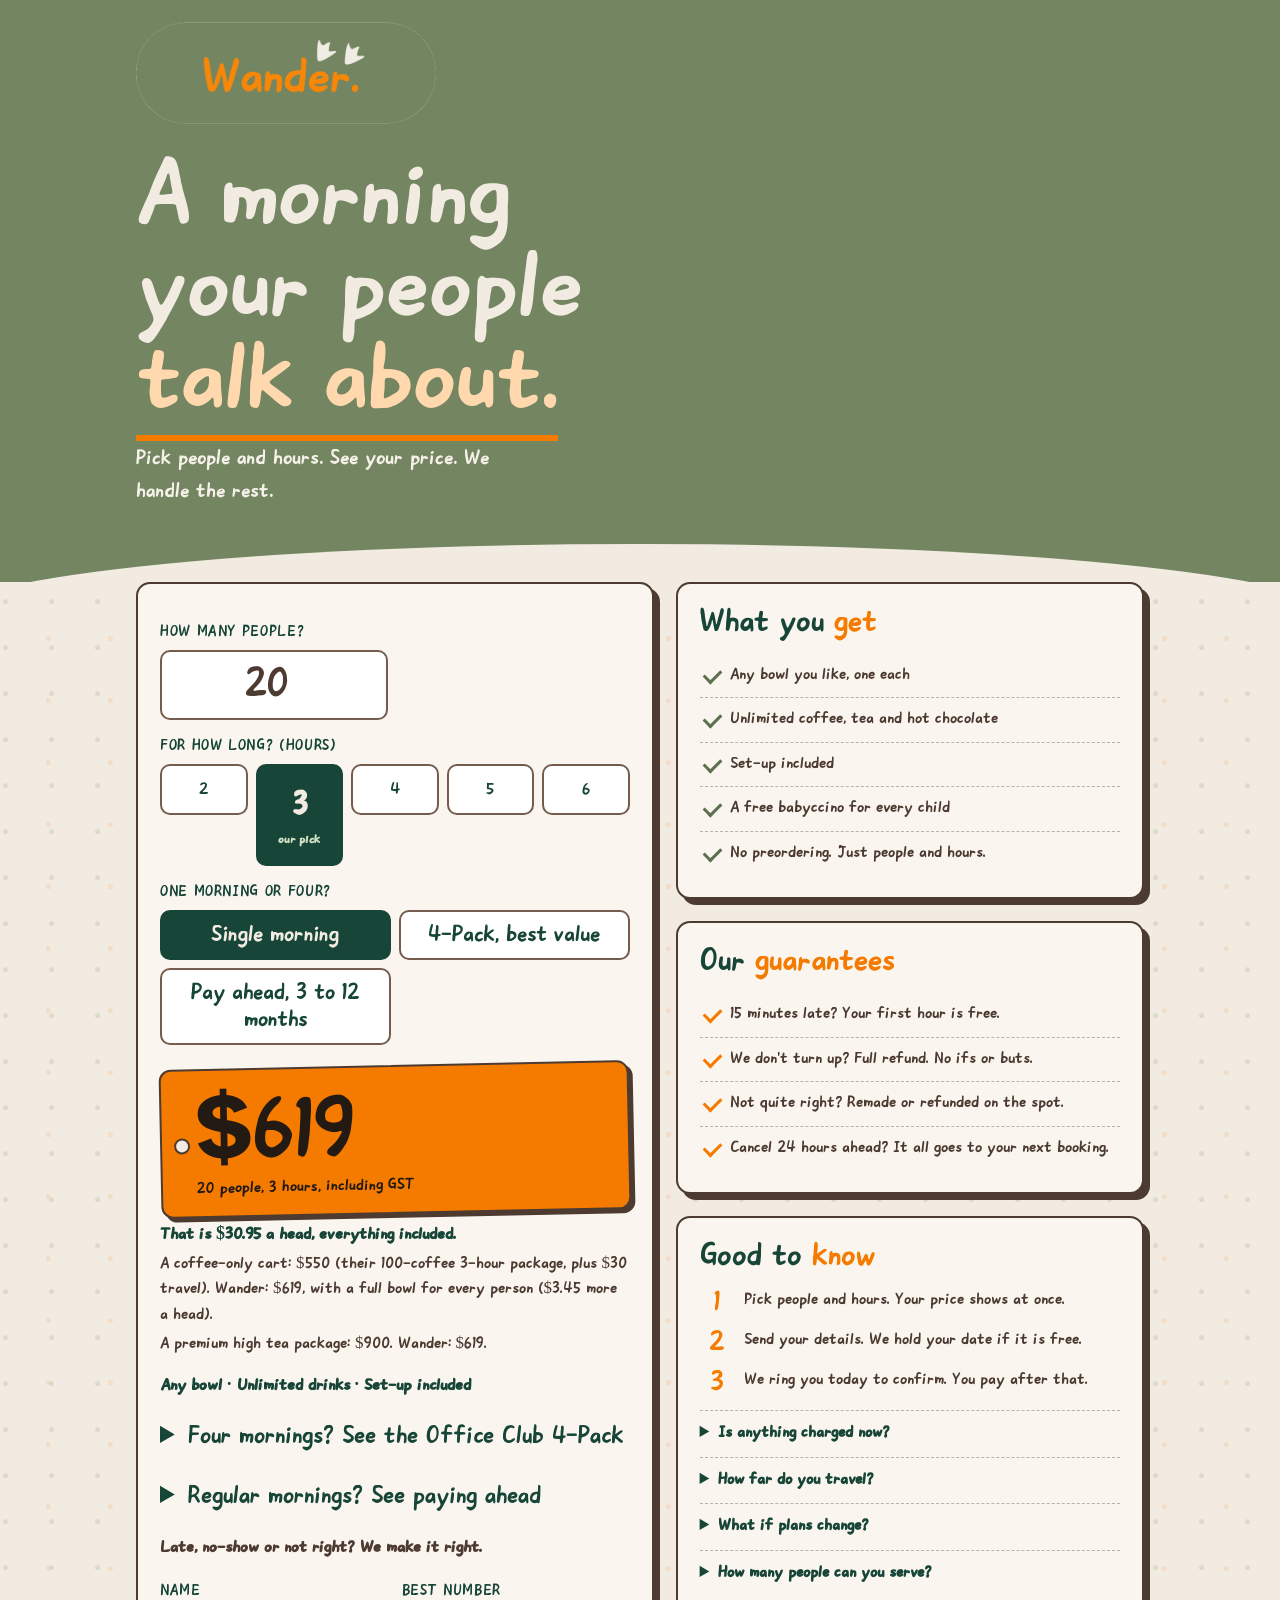
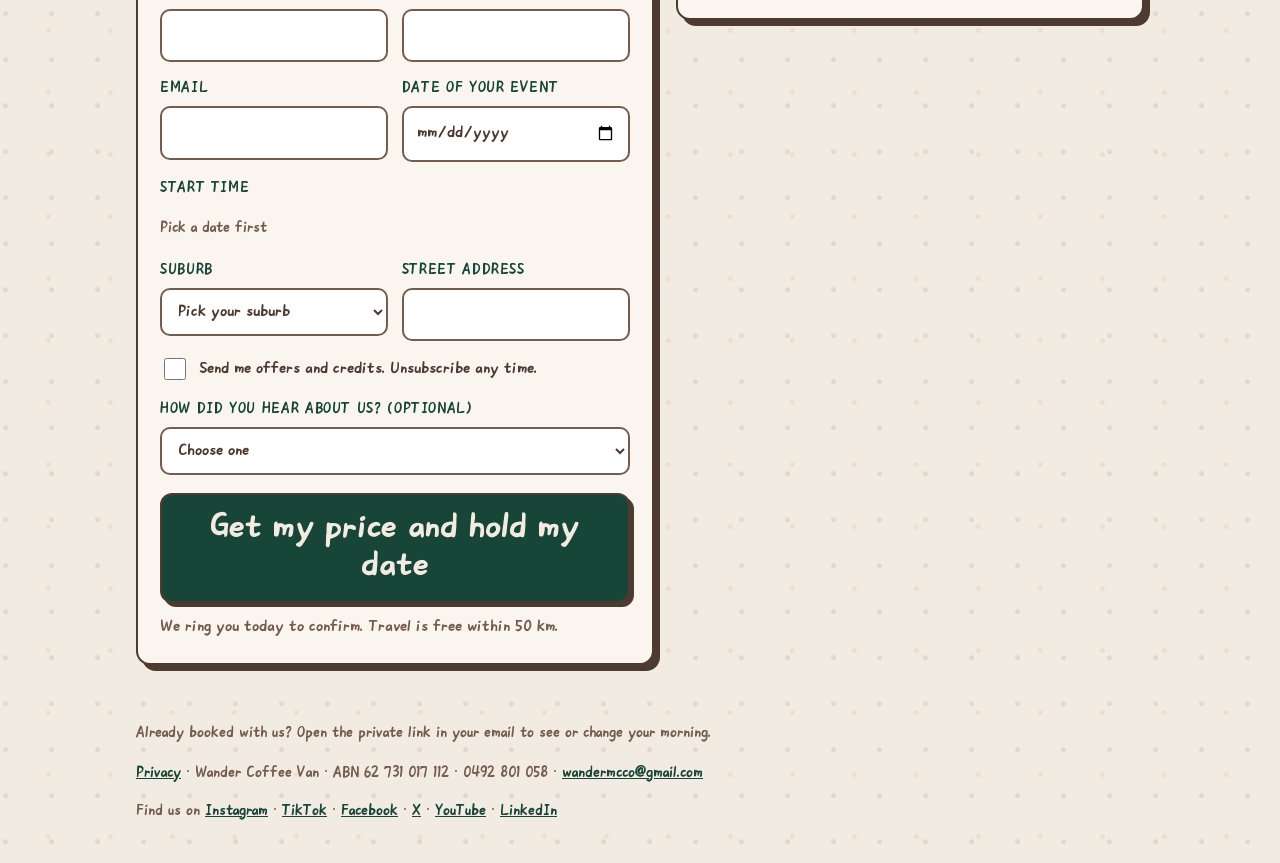
==== index.html @ f513f239 "Client copy in Wander's voice: we, appreciate you, plain and warm Third person ('Sam will ring you')" ====
<!doctype html>
<html lang="en-AU">
<head>
<meta charset="utf-8">
<script>
// One link for everyone. A client who arrives with their private key (#k=...) goes straight to their portal, which lives under /portal/ on this site.
if (/[#&]k=[A-Za-z0-9_-]{8,}/.test(location.hash)) location.replace("portal/" + location.hash);
</script>
<meta name="viewport" content="width=device-width, initial-scale=1">
<title>Book Wander Coffee Van</title>
<meta name="description" content="Coffee van for your event. See your price now, then send your booking request. We call to lock it in.">
<link rel="preconnect" href="https://fonts.googleapis.com">
<link rel="preconnect" href="https://fonts.gstatic.com" crossorigin>
<link href="https://fonts.googleapis.com/css2?family=Atkinson+Hyperlegible:wght@400;700&display=swap" rel="stylesheet">
<style>
@font-face{font-family:"WanderHand";src:url("assets/wander-hand.woff2") format("woff2");font-display:swap}
:root{
  --sage:#738561; --sage-deep:#5f7050; --cream:#f2ebe2; --paper:#faf6ef; --orange:#f57b00;
  --forest:#174638; --ink:#4d3b31; --line:#745d4e;
  --hand:"WanderHand","Comic Sans MS",cursive; --body:"WanderHand","Comic Sans MS",cursive; --sans:"Atkinson Hyperlegible",system-ui,sans-serif;
}
*{box-sizing:border-box}
html{scroll-behavior:smooth}
body{margin:0;background:var(--cream);color:var(--ink);font-family:var(--body);font-size:17px;line-height:1.5;
  background-image:radial-gradient(circle at 12% 8%,rgba(115,133,97,.16) 0 2px,transparent 3px),radial-gradient(circle at 78% 30%,rgba(245,123,0,.12) 0 2px,transparent 3px);
  background-size:46px 46px,62px 62px}
.wrap{max-width:1040px;margin:0 auto;padding:0 16px}
header{background:var(--sage);color:var(--cream);padding:22px 0 74px;position:relative;overflow:hidden}
header::after{content:"";position:absolute;left:-5%;right:-5%;bottom:-38px;height:76px;background:var(--cream);border-radius:50% 50% 0 0/100% 100% 0 0}
.mark{line-height:0}
.mark img{display:block;width:300px;max-width:80%;height:auto}
h1{font-family:var(--hand);font-weight:400;font-size:clamp(52px,11vw,100px);line-height:.92;margin:28px 0 14px;max-width:12ch}
h1 em{font-style:normal;color:#ffd9ad;border-bottom:6px solid var(--orange)}
.lede{max-width:34ch;font-size:22px;margin:0;color:#f5f1e8}
main{position:relative;z-index:1;margin-top:-34px;padding-bottom:64px}
.grid,.stack{display:grid;gap:22px}
@media(min-width:860px){.grid{grid-template-columns:1.05fr .95fr;align-items:start}}
.card{background:var(--paper);border:2px solid var(--ink);border-radius:14px;padding:22px;box-shadow:6px 6px 0 var(--ink)}
h2{font-family:var(--hand);font-weight:400;font-size:34px;line-height:1;margin:0 0 14px;color:var(--forest)}
h2 span{color:var(--orange)}
label{display:block;font-size:16px;letter-spacing:.04em;text-transform:uppercase;color:var(--forest);margin:14px 0 6px}
input,textarea,select{width:100%;font:inherit;color:var(--ink);background:#fff;border:2px solid var(--line);border-radius:10px;padding:12px 12px}
input:focus,textarea:focus,select:focus,button:focus-visible,.hours input:focus-visible+span{outline:3px solid var(--orange);outline-offset:2px}
textarea{min-height:76px;resize:vertical}
.row{display:grid;gap:0 14px}
@media(min-width:520px){.row{grid-template-columns:1fr 1fr}}
.hours{display:grid;grid-template-columns:repeat(5,1fr);gap:8px}
.hours label{margin:0;text-transform:none;letter-spacing:0}
.hours input{position:absolute;opacity:0;width:1px;height:1px}
.hours span{display:block;text-align:center;border:2px solid var(--line);border-radius:10px;padding:10px 0;background:#fff;font-size:18px;cursor:pointer;transition:font-size .15s ease,padding .15s ease}
.hours small{display:block;font-size:13px;color:var(--line)}
.hours input:checked+span{background:var(--forest);border-color:var(--forest);color:var(--cream);font-size:34px;font-weight:700;padding:14px 0}
.hours input:checked+span small{color:#cfe0c4}
.pkg{display:grid;grid-template-columns:1fr 1fr;gap:8px}
.pkg label{margin:0;text-transform:none;letter-spacing:0;font-size:inherit}
.pkg input{position:absolute;opacity:0;width:1px;height:1px}
.pkg span{display:block;text-align:center;border:2px solid var(--line);border-radius:10px;padding:10px 6px;background:#fff;font-family:var(--hand);font-size:24px;line-height:1.1;cursor:pointer}
.pkg input:checked+span{background:var(--forest);border-color:var(--forest);color:var(--cream)}
.pkg input:focus-visible+span{outline:3px solid var(--orange);outline-offset:2px}
.tag{position:relative;margin:20px 0 4px;background:var(--orange);color:#231a14;border:2px solid var(--ink);border-radius:12px;padding:16px 18px 14px 34px;transform:rotate(-1.2deg);box-shadow:4px 4px 0 var(--ink)}
.tag::before{content:"";position:absolute;left:12px;top:50%;width:12px;height:12px;margin-top:-6px;border-radius:50%;background:var(--cream);border:2px solid var(--ink)}
.tag .amt{font-family:var(--hand);font-size:92px;line-height:.9}
.tag .amt .cur{font-family:var(--sans);font-weight:700}
.tag .sub{font-size:17px}
.fine{font-size:16px;color:var(--line);margin:10px 0 0}
ul{list-style:none;margin:0;padding:0}
li{padding:9px 0 9px 30px;border-bottom:1.5px dashed rgba(116,93,78,.45);position:relative}
li:last-child{border-bottom:0}
li::before{content:"";position:absolute;left:4px;top:15px;width:14px;height:8px;border-left:3px solid var(--sage-deep);border-bottom:3px solid var(--sage-deep);transform:rotate(-45deg)}
.promise li::before{border-color:var(--orange)}
.check{display:flex;gap:10px;align-items:flex-start;margin:16px 0 0;text-transform:none;letter-spacing:0;font-size:17px;color:var(--ink)}
.check input{width:22px;height:22px;flex:none;margin-top:1px;accent-color:var(--forest)}
.go{display:block;text-align:center;text-decoration:none;width:100%;margin-top:18px;font-family:var(--hand);font-size:38px;line-height:1;color:var(--cream);background:var(--forest);border:2px solid var(--ink);border-radius:12px;padding:14px 16px 16px;box-shadow:4px 4px 0 var(--ink);transition:transform .12s,box-shadow .12s}
.go:hover{transform:translate(2px,2px);box-shadow:2px 2px 0 var(--ink)}
button{width:100%;margin-top:18px;font-family:var(--hand);font-size:38px;line-height:1;color:var(--cream);background:var(--forest);border:2px solid var(--ink);border-radius:12px;padding:14px 16px 16px;cursor:pointer;box-shadow:4px 4px 0 var(--ink);transition:transform .12s,box-shadow .12s}
button:hover{transform:translate(-1px,-1px);box-shadow:6px 6px 0 var(--ink)}
button:active{transform:translate(3px,3px);box-shadow:1px 1px 0 var(--ink)}
button[disabled]{opacity:.6;cursor:progress}
.hp{position:absolute;left:-9999px;width:1px;height:1px;overflow:hidden}
.msg{margin-top:14px;padding:12px 14px;border-radius:10px;border:2px solid var(--ink);background:#fff3e2}
.done{text-align:center;padding:26px 10px}
.done .big{font-family:var(--hand);font-size:54px;line-height:1;color:var(--forest)}
footer{font-size:16px;color:var(--line)}
footer.wrap{margin-top:56px;padding-bottom:40px}
footer a{color:var(--forest)}
footer .social{margin:14px 0 0}
[hidden]{display:none!important}
.rise{opacity:0;transform:translateY(14px);animation:rise .6s cubic-bezier(.2,.8,.2,1) forwards}
.d1{animation-delay:.08s}.d2{animation-delay:.2s}.d3{animation-delay:.34s}.d4{animation-delay:.48s}
@keyframes rise{to{opacity:1;transform:none}}
@media(prefers-reduced-motion:reduce){.rise{animation:none;opacity:1;transform:none}html{scroll-behavior:auto}button{transition:none}}

.pack{margin-top:16px;border:2px dashed var(--forest);border-radius:12px;padding:14px;background:#fff9ef}
.packhead{font-family:var(--hand);font-size:26px;line-height:1.1;margin-bottom:8px}
.badge{font-family:var(--body);font-size:13px;letter-spacing:.12em;text-transform:uppercase;background:var(--orange);color:#fff;padding:2px 8px;border-radius:999px;vertical-align:middle}
.cmp{width:100%;border-collapse:collapse;font-size:15px}
.cmp th,.cmp td{padding:6px 8px;border-bottom:1px solid #e3d8c8;text-align:left;vertical-align:top}
.cmp thead th{font-size:13px;color:var(--sage-deep)}
.cmp tbody th{font-weight:400;color:var(--ink)}
.cmp td:last-child{background:#eef3e6}
.packline{margin:10px 0 4px;font-weight:700;color:var(--forest)}
.guar{margin:14px 0 8px;font-size:17px}
.hp{position:absolute;left:-9999px;width:1px;height:1px;overflow:hidden}
.details-h{margin-top:22px}
.steps{margin:0 0 12px;padding:0;list-style:none;display:grid;gap:10px;counter-reset:st}
.steps li{counter-increment:st;display:grid;grid-template-columns:34px 1fr;gap:10px;align-items:start;padding:0;border:0}
.steps li::before{content:counter(st);position:static;width:auto;height:auto;border:0;transform:none;font-family:var(--hand);font-size:30px;line-height:1;color:var(--orange);text-align:center}
.left{margin:6px 0 14px;font-size:20px;font-weight:700;color:var(--forest)}
section.good details{border-top:1.5px dashed rgba(116,93,78,.45);padding:10px 0}
section.good summary{cursor:pointer;font-weight:700;color:var(--forest)}
section.good details p{margin:8px 0 0}
.chips{display:flex;flex-wrap:wrap;gap:8px;margin:6px 0 4px}
.chip{width:auto;margin:0;padding:12px 18px;font-family:var(--hand);font-size:26px;line-height:1;color:var(--forest);background:#fff;border:2px solid var(--line);border-radius:999px;box-shadow:none;cursor:pointer}
.chip[aria-checked="true"]{background:var(--forest);border-color:var(--forest);color:var(--cream)}
#start-note{font-size:19px;font-weight:700;color:var(--forest);margin:4px 0 0}
#start-note.low{color:var(--orange)}
.perhead{margin:6px 0 0;font-size:18px;font-weight:700;color:var(--forest)}
.anchor{margin:4px 0 0;font-size:17px;color:var(--ink)}
.case{margin:0 0 14px;padding:12px 14px;border:2px solid var(--forest);border-radius:12px;background:#fff9ef}
.case h3{margin:0 0 6px;font-family:var(--hand);font-weight:400;font-size:26px;color:var(--forest)}
.case p{margin:4px 0}
.proof blockquote{margin:0 0 10px;padding-left:14px;border-left:5px solid var(--orange);font-size:19px}
.proof cite{display:block;font-size:15px;color:var(--line);font-style:normal}
#people{font-family:var(--hand);font-size:44px;line-height:1;text-align:center;padding:8px 12px}
.inc{margin:14px 0 0;font-size:18px;font-weight:700;color:var(--forest)}
.promise-line{margin:14px 0 4px;font-size:18px}
.after{margin:12px 0 0;font-size:17px;color:var(--line)}
details.packwrap{margin-top:16px}
details.packwrap>summary{cursor:pointer;font-family:var(--hand);font-size:26px;line-height:1.1;color:var(--forest);padding:8px 0}
details.packwrap[open]>summary{margin-bottom:6px}
details.packwrap .pack{margin-top:6px}
</style>
</head>
<body>
<header>
  <div class="wrap">
    <div class="mark rise"><img src="assets/wander-logo.png" alt="Wander" width="700" height="237"></div>
    <h1 class="rise d1">A morning your people <em>talk about.</em></h1>
    <p class="lede rise d2">Pick people and hours. See your price. We handle the rest.</p>
  </div>
</header>

<main class="wrap">
  <div class="grid">
    <form class="card rise d3" id="form" novalidate>
      <div class="row">
        <div><label for="people">How many people?</label><input id="people" name="people" type="number" inputmode="numeric" min="1" max="500" value="20" required></div>
      </div>
      <label id="hours-label">For how long? (hours)</label>
      <div class="hours" role="radiogroup" aria-labelledby="hours-label">
        <label><input type="radio" name="hours" value="2"><span>2</span></label>
        <label><input type="radio" name="hours" value="3" checked><span>3<small>our pick</small></span></label>
        <label><input type="radio" name="hours" value="4"><span>4</span></label>
        <label><input type="radio" name="hours" value="5"><span>5</span></label>
        <label><input type="radio" name="hours" value="6"><span>6</span></label>
      </div>
      <div id="pkg-wrap">
      <label id="pkg-label">One morning or four?</label>
      <div class="pkg" role="radiogroup" aria-labelledby="pkg-label">
        <label><input type="radio" name="package" value="Single morning" checked><span>Single morning</span></label>
        <label><input type="radio" name="package" value="Office Club 4-Pack"><span>4-Pack, best value</span></label>
        <label><input type="radio" name="package" value="Prepaid contract"><span>Pay ahead, 3 to 12 months</span></label>
      </div>
      <div id="contract-term-wrap" hidden>
        <label for="contract-term">How long?</label>
        <select id="contract-term" aria-label="Contract length">
          <option value="3">3 months</option>
          <option value="6">6 months</option>
          <option value="12">12 months</option>
        </select>
      </div>
      </div>
      <div class="tag" aria-live="polite">
        <div class="amt" id="amt">$619</div>
        <div class="sub" id="sub">20 people, 3 hours, including GST</div>
      </div>
      <p class="perhead" id="perhead"></p>
      <div id="anchor" hidden></div>
      <p class="inc">Any bowl · Unlimited drinks · Set-up included</p>
      <details class="packwrap"><summary>Four mornings? See the Office Club 4-Pack</summary>
      <div class="pack" id="pack">
        <div class="packhead"><strong>Office Club 4-Pack</strong> <span class="badge">best value</span></div>
        <table class="cmp" aria-label="Four single mornings compared with the Prepaid 4-Pack">
          <thead><tr><th></th><th>Four single mornings</th><th>Prepaid 4-Pack</th></tr></thead>
          <tbody>
            <tr><th>You pay</th><td id="cmp-single">$1,832</td><td id="cmp-pack"><strong>$1,832</strong></td></tr>
            <tr><th>Length of mornings</th><td id="cmp-len-single">3 hours each</td><td><strong id="cmp-len-pack">3 hours each</strong></td></tr>
            <tr><th>Price locked, 12 months</th><td>no</td><td><strong>yes</strong></td></tr>
            <tr><th>A morning we can't deliver</th><td>refund or new date</td><td><strong>refund or new date</strong></td></tr>
          </tbody>
        </table>
        <p class="packline" id="packline">The same price as four single mornings, used any time in 12 months.</p>
        <p class="fine">Paid up front. Pick the dates now or any time in 12 months, with 24 hours' notice. Cancel a morning with 24 hours' notice and it moves to another date.</p>
      </div>
      </details>
      <details class="packwrap" id="contractwrap"><summary>Regular mornings? See paying ahead</summary>
      <div class="pack" id="contract">
        <div class="packhead"><strong>Office Club, paid ahead</strong></div>
        <table class="cmp" aria-label="Prepaid Office Club contract options">
          <thead><tr><th>Length</th><th>Mornings</th><th>You pay</th><th>Free service hours</th></tr></thead>
          <tbody id="contract-rows"></tbody>
        </table>
        <p class="packline" id="contractline">Four mornings a month at the single-morning price, paid ahead.</p>
        <p class="fine">Pay it all at once or monthly. Book as many of your paid mornings as you like, any time in the term, and your price is held the whole way. Free service hours unlock after half your mornings, and you can pause for up to 6 weeks. Any mornings you don't use are refunded. The 6 and 12 month terms are paid by bank transfer (3 months can be card too). Nothing is charged online: choose this, send the form and we'll ring you to set it up.</p>
      </div>
      </details>
      <p class="promise-line"><strong>Late, no-show or not right? We make it right.</strong></p>
      <div class="row">
        <div><label for="name">Name</label><input id="name" name="name" autocomplete="name" maxlength="80" required></div>
        <div><label for="phone">Best number</label><input id="phone" name="phone" type="tel" autocomplete="tel" maxlength="30" required></div>
      </div>
      <div class="row">
        <div><label for="email">Email</label><input id="email" name="email" type="email" autocomplete="email" maxlength="120" required></div>
        <div><label for="date">Date of your event</label><input id="date" name="date" type="date" required></div>
      </div>
      <label id="start-label">Start time</label>
      <p id="start-note" hidden></p>
      <div class="chips" id="start-chips" role="radiogroup" aria-labelledby="start-label"><span class="fine">Pick a date first</span></div>
      <select id="start" name="start" hidden><option value="">Pick a date first</option></select>
      <div class="row">
        <div><label for="suburb">Suburb</label><select id="suburb" name="suburb" required></select></div>
        <div><label for="address">Street address</label><input id="address" name="address" autocomplete="street-address" maxlength="200" required></div>
      </div>
      <label class="check"><input type="checkbox" id="offers"> Send me offers and credits. Unsubscribe any time.</label>
      <div id="heard-wrap" hidden>
        <label for="heard">How did you hear about us? (optional)</label>
        <select id="heard" name="heard"><option value="">Choose one</option><option value="van">Saw the van</option><option value="flyer">A flyer</option><option value="instagram">Instagram</option><option value="friend">A friend</option><option value="search">Searching online</option><option value="other">Something else</option></select>
      </div>
      <div class="hp" aria-hidden="true"><label>Leave this empty<input name="website" id="website" tabindex="-1" autocomplete="off"></label></div>
      <button type="submit" class="go" id="go">Get my price and hold my date</button>
      <p class="ref-note" id="ref-note" hidden>A friend sent you, so your first morning is 10% off. Send your details and we will thank them.</p>
      <p class="after">We ring you today to confirm. Travel is free within 50 km.</p>
      <div class="msg" id="msg" role="alert" hidden></div>
    </form>

    <div class="stack">
      <section class="card rise d4">
        <h2>What you <span>get</span></h2>
        <ul>
          <li>Any bowl you like, one each</li>
          <li>Unlimited coffee, tea and hot chocolate</li>
          <li>Set-up included</li>
          <li>A free babyccino for every child</li>
          <li>No preordering. Just people and hours.</li>
        </ul>
      </section>
      <section class="card rise d4">
        <h2>Our <span>guarantees</span></h2>
        <ul class="promise">
          <li>15 minutes late? Your first hour is free.</li>
          <li>We don't turn up? Full refund. No ifs or buts.</li>
          <li>Not quite right? Remade or refunded on the spot.</li>
          <li>Cancel 24 hours ahead? It all goes to your next booking.</li>
        </ul>
      </section>
      <section class="card rise d4 good">
        <h2>Good to <span>know</span></h2>
        <div id="cases" hidden></div>
        <p class="left" id="days-left" hidden></p>
        <ol class="steps">
          <li><span>Pick people and hours. Your price shows at once.</span></li>
          <li><span>Send your details. We hold your date if it is free.</span></li>
          <li><span>We ring you today to confirm. You pay after that.</span></li>
        </ol>
        <div class="proof" id="proof" hidden></div>
        <details><summary>Is anything charged now?</summary><p>No. Nothing is charged before we confirm. Prices include GST.</p></details>
        <details><summary>How far do you travel?</summary><p>Free within 50 km of our base. Further out, we confirm a small charge on the call.</p></details>
        <details><summary>What if plans change?</summary><p>Change or cancel up to 24 hours ahead from your own page. The full amount goes to your next booking.</p></details>
        <details><summary>How many people can you serve?</summary><p>From 1 to 500.</p></details>
      </section>
    </div>
  </div>
</main>

<footer class="wrap">
  <p>Already booked with us? Open the private link in your email to see or change your morning.</p>
  <a href="privacy.html">Privacy</a> · Wander Coffee Van · ABN 62 731 017 112 · 0492 801 058 · <a href="mailto:wandermcco@gmail.com">wandermcco@gmail.com</a>
  <p class="social">Find us on <a href="https://www.instagram.com/_wander_coffee_/" target="_blank" rel="noopener">Instagram</a> · <a href="https://www.tiktok.com/@wandercoffee_" target="_blank" rel="noopener">TikTok</a> · <a href="https://www.facebook.com/profile.php?id=61593748618172" target="_blank" rel="noopener">Facebook</a> · <a href="https://x.com/WanderCoffeeAu" target="_blank" rel="noopener">X</a> · <a href="https://www.youtube.com/@WanderCoffeeAu" target="_blank" rel="noopener">YouTube</a> · <a href="https://www.linkedin.com/in/wander-coffee-4b628144b/" target="_blank" rel="noopener">LinkedIn</a></p>
</footer>

<script src="config.js"></script>
<script src="quote.js"></script>
<script src="track.js"></script>
<script src="referral.js"></script>
<script src="source.js"></script>
<script src="boot.js"></script>
<script src="portal/rules.js"></script>
<script>
// The price below is Wander's Catering Rate Card (quote.js). Requests go to Wander's booking intake (config.js), which
// emails the quote and alerts Wander. If tracking is configured it records what visitors do here, never what they
// type (see privacy.html).
// A friend's code from ?ref= (kept 30 days). It goes with the request, and the page says thank you.
// Storage can be blocked (private modes, strict settings); read it on its own so a tagged link still counts without it.
const store = (() => { try { return localStorage; } catch (err) { return null; } })();
const referralCode = (() => { try { return window.WanderReferral.captureReferral(location.search, store, Date.now()); } catch (err) { return null; } })();
document.getElementById("ref-note").hidden = !referralCode;
// Which door brought the visitor (first utm tag, 90 days). Untagged visitors are asked once, in one optional tap.
const source = (() => { try { return window.WanderSource.captureSource(location.search, store, Date.now()); } catch (err) { return null; } })();
document.getElementById("heard-wrap").hidden = !!source || !!referralCode;
const { quote, packPrice, contractTerms } = window.WanderQuote;
const peopleEl = document.getElementById("people"), msg = document.getElementById("msg"), go = document.getElementById("go");
const hours = () => Number(document.querySelector('input[name="hours"]:checked').value);
const money = (n) => "$" + n.toLocaleString("en-AU");
const money2 = (v) => "$" + v.toFixed(2);
// Fair comparisons, from real figures Sam keeps in config.js (WANDER_ANCHORS). Each is one line of totals for this visitor's
// numbers. A package with tiers (guests, hours, price) is priced the way its seller prices it: the smallest tier that covers the
// group. When Wander costs more than a coffee-only package, the difference is named: a full bowl for every person. A comparison
// that makes Wander look dearer for the same thing is not shown, and neither is one that does not cover this group.
function showAnchor(n, h) {
  const box = document.getElementById("anchor");
  box.textContent = "";
  const ours = n ? quote(n, h) : 0;
  (window.WANDER_ANCHORS || []).forEach((a) => {
    if (!n) return;
    let theirs = 0, which = "";
    if (Array.isArray(a.tiers) && a.tiers.length) {
      const t = a.tiers.slice().sort((x, y) => x.guests - y.guests).find((x) => x.guests >= n && x.hours >= h);
      if (!t) return;
      theirs = t.price; which = ` (their ${t.guests}-${a.unit || "guest"} ${t.hours >= 8 ? "all-day" : t.hours + "-hour"} package${a.note ? ", " + a.note : ""})`;
    } else if (a.perPerson > 0) theirs = a.perPerson * n;
    if (!(theirs > 0)) return;
    const cheaper = ours <= theirs;
    if (!cheaper && !a.coffeeOnly) return;
    const p = document.createElement("p");
    p.className = "anchor";
    p.textContent = `${a.label || "A typical package"}: ${money(theirs)}${which}. Wander: ${money(ours)}` +
      (cheaper ? "." : `, with a full bowl for every person (${money2((ours - theirs) / n)} more a head).`) +
      (Array.isArray(a.wontInclude) && a.wontInclude.length ? " They usually leave out: " + a.wontInclude.join(", ") + "." : "");
    box.appendChild(p);
  });
  box.hidden = box.childNodes.length === 0;
}
function validPeople() { const n = Number(peopleEl.value); return Number.isInteger(n) && n >= 1 && n <= 500 ? n : null; }
function showQuote() {
  const n = validPeople(), h = hours();
  // Paying ahead: the price tag shows the whole term chosen, not one morning.
  const aheadChosen = n && document.querySelector('input[name="package"]:checked')?.value === "Prepaid contract";
  const aheadTerm = aheadChosen ? contractTerms(n, h).find((t) => String(t.months) === document.getElementById("contract-term").value) : null;
  const amtText = n ? money(aheadTerm ? aheadTerm.total : quote(n, h)) : "$ ...";
  // The brand font has no dollar sign, so the currency symbol is set in the body font.
  document.getElementById("amt").innerHTML = amtText.replace(/^\$/, '<span class="cur">$</span>');
  document.getElementById("perhead").textContent = n ? `That is ${money2(quote(n, h) / n)} a head, everything included.` : "";
  if (aheadTerm) document.getElementById("perhead").textContent = `${aheadTerm.mornings} mornings at ${money(quote(n, h))} each, or ${money(aheadTerm.monthly)} a month. That is ${money2(quote(n, h) / n)} a head each morning.`;
  showAnchor(n, h);
  document.getElementById("sub").textContent = n ? (aheadTerm ? `${aheadTerm.months} months paid ahead: ${n} ${n === 1 ? "person" : "people"}, ${h} hours a morning, including GST` : `${n} ${n === 1 ? "person" : "people"}, ${h} hours, including GST`) : "Enter 1 to 500 people";
  if (!n) return;
  // The 4-Pack is four mornings at the length chosen, at list price.
  const pack = packPrice(n, h);
  document.getElementById("cmp-single").textContent = money(pack);
  document.getElementById("cmp-pack").innerHTML = "<strong>" + money(pack) + "</strong>";
  document.getElementById("cmp-len-single").textContent = h + " hours each";
  document.getElementById("cmp-len-pack").textContent = h + " hours each";
  document.getElementById("packline").textContent =
    `For ${n} ${n === 1 ? "person" : "people"}: ${money(pack)} for four mornings of ${h} hours, paid once.`;
  // Paying ahead: the same single-morning price for every morning in the term, with free service hours the app sizes (quote.js mirrors it).
  document.getElementById("contract-rows").innerHTML = contractTerms(n, h)
    .map((t) => `<tr><th>${t.months} months</th><td>${t.mornings}</td><td><strong>${money(t.total)}</strong><br><span class="fine">or ${money(t.monthly)} a month</span></td><td>${t.freeHours} ${t.freeHours === 1 ? "hour" : "hours"}</td></tr>`)
    .join("");
  document.getElementById("contractline").textContent =
    `For ${n} ${n === 1 ? "person" : "people"}, ${h} hours a morning: each morning is ${money(quote(n, h))}, the same as a single morning.`;
}
document.addEventListener("input", showQuote); showQuote();
// Choosing the 4-Pack opens its comparison; choosing a single morning folds it away.
document.querySelectorAll('input[name="package"]').forEach((el) => el.addEventListener("change", () => {
  const chosen = document.querySelector('input[name="package"]:checked').value;
  const pack = document.querySelector("details.packwrap:not(#contractwrap)");
  if (pack) pack.open = chosen === "Office Club 4-Pack";
  const contract = document.getElementById("contractwrap");
  if (contract) contract.open = chosen === "Prepaid contract";
  document.getElementById("contract-term-wrap").hidden = chosen !== "Prepaid contract";
  showQuote();
}));
document.getElementById("contract-term").addEventListener("change", showQuote);
const INTAKE_URL = window.WANDER_INTAKE_URL || "";
const STORE_URL = window.WANDER_STORE_URL || "";
const CALL_LINE = "Call us on 0492 801 058 and we will take it from there.";
const todaySydney = () => new Date().toLocaleDateString("en-CA", { timeZone: "Australia/Sydney" });
const field = (id) => document.getElementById(id);
const uid = () => (window.crypto && crypto.randomUUID ? crypto.randomUUID() : String(Date.now()) + Math.random().toString(36).slice(2));
async function postJson(url, body, ms) {
  const ctrl = new AbortController();
  const timer = setTimeout(() => ctrl.abort(), ms);
  try {
    const res = await fetch(url, { method: "POST", headers: { "Content-Type": "text/plain;charset=utf-8" }, body: JSON.stringify(body), signal: ctrl.signal });
    return await res.json();
  } finally { clearTimeout(timer); }
}

// Suburb: how far the van travels. The store works the distance out from this pick; the page never sends a number.
field("suburb").innerHTML = '<option value="">Pick your suburb</option>' +
  WanderRules.SUBURBS.map((s) => '<option value="' + s.key + '">' + s.label + "</option>").join("") + '<option value="other">Somewhere else</option>';

// Start time: the times the van is really free that day, from the store. If the store is not answering, the usual times are
// offered instead and the request is simply confirmed by us.
let openDays = null, openHoursFor = 0, openThrough = "";
const niceDay = (d) => new Date(d + "T12:00:00+11:00").toLocaleDateString("en-AU", { weekday: "short", day: "numeric", month: "short", timeZone: "Australia/Sydney" });
const clock = (m) => String(Math.floor(m / 60)).padStart(2, "0") + ":" + (m % 60 === 0 ? "00" : "30");
function usualTimes(h) { const out = []; for (let m = 7 * 60; m <= 16 * 60; m += 30) if (WanderRules.withinTradingHours(clock(m), h)) out.push(clock(m)); return out; }
// How many of the next 30 days still have a free morning: real figures from the store, shown only when the store answers.
function showDaysLeft() {
  const el = field("days-left");
  if (!openDays) { el.hidden = true; return; }
  const today = todaySydney(), limit = WanderRules.addDays(today, 29);
  const n = Object.keys(openDays).filter((d) => d >= today && d <= limit).length;
  el.textContent = n + " of the next 30 days still have a free morning.";
  el.hidden = false;
}
async function ensureOpenDays(h) {
  if (!STORE_URL || openHoursFor === h) return;
  openHoursFor = h; openDays = null;
  try { const r = await postJson(STORE_URL + "?action=opentimes", { hours: h }, 12000); if (r && r.ok && !r.stale) { openDays = r.days || {}; openThrough = (r.window && r.window.through) || ""; } } catch (e) { openDays = null; }
  showDaysLeft();
}
// A real client story, set in config.js: who, problem, solution, result, price. Nothing shows until there is one.
(window.WANDER_CASES || []).slice(0, 2).forEach((c) => {
  const box = field("cases"), d = document.createElement("div"), h = document.createElement("h3");
  d.className = "case"; h.textContent = c.who || "How we helped"; d.appendChild(h);
  [["The problem", c.problem], ["What we did", c.solution], ["The result", c.result], ["The price", c.price]].forEach(([k, v]) => {
    if (!v) return; const p = document.createElement("p"), st = document.createElement("strong");
    st.textContent = k + ": "; p.appendChild(st); p.appendChild(document.createTextNode(v)); d.appendChild(p);
  });
  box.appendChild(d); box.hidden = false;
});
// Real words from real clients, set in config.js. Nothing shows until there are some.
(window.WANDER_PROOF || []).slice(0, 3).forEach((q) => {
  const box = field("proof"), b = document.createElement("blockquote"), c = document.createElement("cite");
  b.textContent = "\u201c" + q.quote + "\u201d"; c.textContent = q.who; b.appendChild(c); box.appendChild(b); box.hidden = false;
});
// The start times as big tap targets: the fewer there are, the more the choice is felt. The hidden select keeps the value.
const pretty = (t) => { const [hh, mm] = t.split(":").map(Number); return (hh % 12 || 12) + (mm ? ":" + String(mm).padStart(2, "0") : "") + (hh < 12 ? " am" : " pm"); };
function renderChips(times) {
  const box = field("start-chips"), sel = field("start");
  box.innerHTML = "";
  if (!field("date").value) { box.innerHTML = '<span class="fine">Pick a date first</span>'; return; }
  times.forEach((t) => {
    const b = document.createElement("button");
    b.type = "button"; b.className = "chip"; b.textContent = pretty(t); b.setAttribute("role", "radio"); b.setAttribute("aria-checked", String(sel.value === t));
    b.addEventListener("click", () => { sel.value = t; box.querySelectorAll(".chip").forEach((c) => c.setAttribute("aria-checked", String(c === b))); });
    box.appendChild(b);
  });
}
async function refreshStartTimes() {
  const h = hours(), date = field("date").value, sel = field("start"), note = field("start-note");
  note.hidden = true;
  if (!date) { sel.innerHTML = '<option value="">Pick a date first</option>'; renderChips([]); return; }
  await ensureOpenDays(h);
  let times = usualTimes(h), note_ = "";
  // What we say is only what the store knows: how many start times that day, or the nearest free day when it is full.
  if (openDays && (!openThrough || date <= openThrough)) {
    times = openDays[date] || [];
    if (times.length === 0) {
      const next = Object.keys(openDays).filter((d) => d > date).sort()[0];
      note_ = "That day is full." + (next ? " Nearest free day: " + niceDay(next) + "." : "") + " You can still send it and we will confirm.";
    } else if (times.length <= 3) note_ = "Only " + times.length + " start time" + (times.length === 1 ? "" : "s") + " left that day.";
    else note_ = times.length + " start times are free that day.";
  }
  if (times.length === 0) times = usualTimes(h);
  const keep = sel.value;
  sel.innerHTML = '<option value="">Pick a start time</option>' + times.map((t) => '<option value="' + t + '">' + t + "</option>").join("");
  if (times.indexOf(keep) >= 0) sel.value = keep;
  if (note_) { note.textContent = note_; note.className = /Only|full/.test(note_) ? "low" : ""; note.hidden = false; }
  renderChips(times);
}
field("date").addEventListener("change", refreshStartTimes);
ensureOpenDays(hours());
document.querySelectorAll('input[name="hours"]').forEach((el) => el.addEventListener("change", () => { openHoursFor = 0; ensureOpenDays(hours()); refreshStartTimes(); }));

function bookingPayload() {
  const pkg = document.querySelector('input[name="package"]:checked');
  return {
    action: "booking", website: field("website").value,
    name: field("name").value.trim(), phone: field("phone").value.trim(), email: field("email").value.trim(),
    date: field("date").value, startTime: field("start").value, suburb: field("suburb").value, address: field("address").value.trim(),
    people: validPeople(), hours: hours(),
    package: pkg ? (pkg.value === "Prepaid contract" ? "Prepaid contract " + field("contract-term").value + " months" : pkg.value) : "Single morning", offers: field("offers").checked, referral: referralCode || "",
    source: source ? source.source : (referralCode ? "referral" : ""), medium: source ? source.medium : (referralCode ? "referral" : ""),
    campaign: source ? source.campaign : "", heard: field("heard").value,
  };
}
function bookingProblem(p) {
  if (!p.name) return "Please add your name.";
  if (p.phone.replace(/\D/g, "").length < 8) return "Please add a phone number we can call.";
  if (!/^[^@\s]+@[^@\s]+\.[^@\s]+$/.test(p.email)) return "Please check your email address.";
  if (!p.date) return "Please pick the date of your event.";
  if (p.date < todaySydney()) return "That date has passed. Pick a date from today on.";
  if (!p.startTime) return "Please pick a start time.";
  if (!p.suburb) return "Please pick your suburb.";
  if (!p.address) return "Please add the street address.";
  if (!p.people) return "Enter 1 to 500 people above.";
  return "";
}
function say(text, ok, linkHref) {
  msg.textContent = text; msg.hidden = false; msg.dataset.state = ok ? "ok" : "problem";
  if (linkHref) { const a = document.createElement("a"); a.href = linkHref; a.textContent = "Open your page"; a.className = "go"; msg.appendChild(document.createElement("br")); msg.appendChild(a); }
}
// One request id per set of details, so a retry after a failure never holds a second slot.
let lastAttempt = { sig: "", requestId: "", hold: null };
document.getElementById("form").addEventListener("submit", async (event) => {
  event.preventDefault();
  if (tracker) { tracker.track("cta", { form: true }); tracker.flush(); }
  const p = bookingPayload();
  const problem = bookingProblem(p);
  if (problem) { say(problem, false); return; }
  go.disabled = true;
  say("Sending your details...", true);
  const sig = JSON.stringify([p.name, p.email, p.date, p.startTime, p.people, p.hours, p.suburb, p.address]);
  if (lastAttempt.sig !== sig) lastAttempt = { sig, requestId: uid(), hold: null };
  // First the store: it decides whether the date can be held and makes the client's own private key. If it cannot be reached,
  // the request still goes to us in the usual way and we confirm it.
  if (STORE_URL && !lastAttempt.hold && !p.website) {
    try {
      const r = await postJson(STORE_URL + "?action=newhold", Object.assign({}, p, { requestId: lastAttempt.requestId, shownTotal: quote(p.people, p.hours), shownFee: 0 }), 20000);
      if (r && r.ok && r.key) lastAttempt.hold = { outcome: r.outcome, key: r.key };
    } catch (err) { /* fall through: the intake alone */ }
  }
  const hold = lastAttempt.hold;
  const body = hold ? Object.assign({}, p, { outcome: hold.outcome, key: hold.key }) : p;
  try {
    const data = await postJson(INTAKE_URL, body, 25000);
    if (data && data.ok) {
      const heldText = hold && hold.outcome === "held" ? "Your date is held. " : "";
      say(heldText + "Your price is on its way to your inbox, and we will call you today to confirm.", true, hold ? "portal/#k=" + hold.key : "");
      go.textContent = hold && hold.outcome === "held" ? "Held. Thank you!" : "Sent. Thank you!";
      return;
    }
    say("We could not take that just now. " + CALL_LINE, false);
  } catch (err) {
    say("We could not send that. " + CALL_LINE, false);
  }
  go.disabled = false;
});

// Passive tracking: inert unless config.js sets the events URL and site key.
// If the tracking scripts are blocked or fail, booking still works: there is just no tracker.
let tracker = null;
try { tracker = window.WanderBoot.tracker(); } catch (err) { tracker = null; }
if (tracker && tracker.enabled) {
  tracker.track("view", tracker.viewData({
    search: location.search, referrer: document.referrer, path: location.pathname, lang: navigator.language,
    tzo: -new Date().getTimezoneOffset(), hour: new Date().getHours(), width: window.innerWidth,
    coarse: window.matchMedia && window.matchMedia("(pointer: coarse)").matches,
  }));
  let calcTimer = null;
  document.addEventListener("input", () => {
    clearTimeout(calcTimer);
    calcTimer = setTimeout(() => { const n = validPeople(); if (n) tracker.track("calc", { p: n, h: hours() }); }, 800);
  });
  const seen = (el, ratio, cb) => { if (!("IntersectionObserver" in window)) return; new IntersectionObserver((es, o) => { if (es.some((e) => e.isIntersecting)) { cb(); o.disconnect(); } }, { threshold: ratio }).observe(el); };
  seen(document.getElementById("pack"), 0.5, () => { const n = validPeople(); if (n) tracker.track("pack", { p: n, h: hours() }); });
  let priceTimer = null, lastKey = "";
  setInterval(() => {
    const n = validPeople(); if (!n) return;
    const box = document.getElementById("amt").getBoundingClientRect(), vis = box.top >= 0 && box.bottom <= window.innerHeight && document.visibilityState === "visible";
    const key = n + ":" + hours();
    if (vis && key !== lastKey) { clearTimeout(priceTimer); priceTimer = setTimeout(() => { tracker.track("price", { p: n, h: hours(), ms: 3000 }); }, 3000); lastKey = key; }
    if (!vis) { clearTimeout(priceTimer); lastKey = ""; }
  }, 500);
  let maxScroll = 0, activeMs = 0, tick = Date.now();
  const depth = () => { const d = document.documentElement; return Math.min(100, Math.round(((window.scrollY + window.innerHeight) / Math.max(1, d.scrollHeight)) * 100)); };
  window.addEventListener("scroll", () => { maxScroll = Math.max(maxScroll, depth()); tracker.scroll(maxScroll); }, { passive: true });
  setInterval(() => { const now = Date.now(); if (document.visibilityState === "visible") activeMs += Math.min(now - tick, 2000); tick = now; }, 1000);
  setInterval(() => tracker.flush(), 5000);
  window.addEventListener("pagehide", () => { tracker.track("leave", { act: Math.round(activeMs / 1000), max: maxScroll }); tracker.flush(); });
}
</script>
</body>
</html>
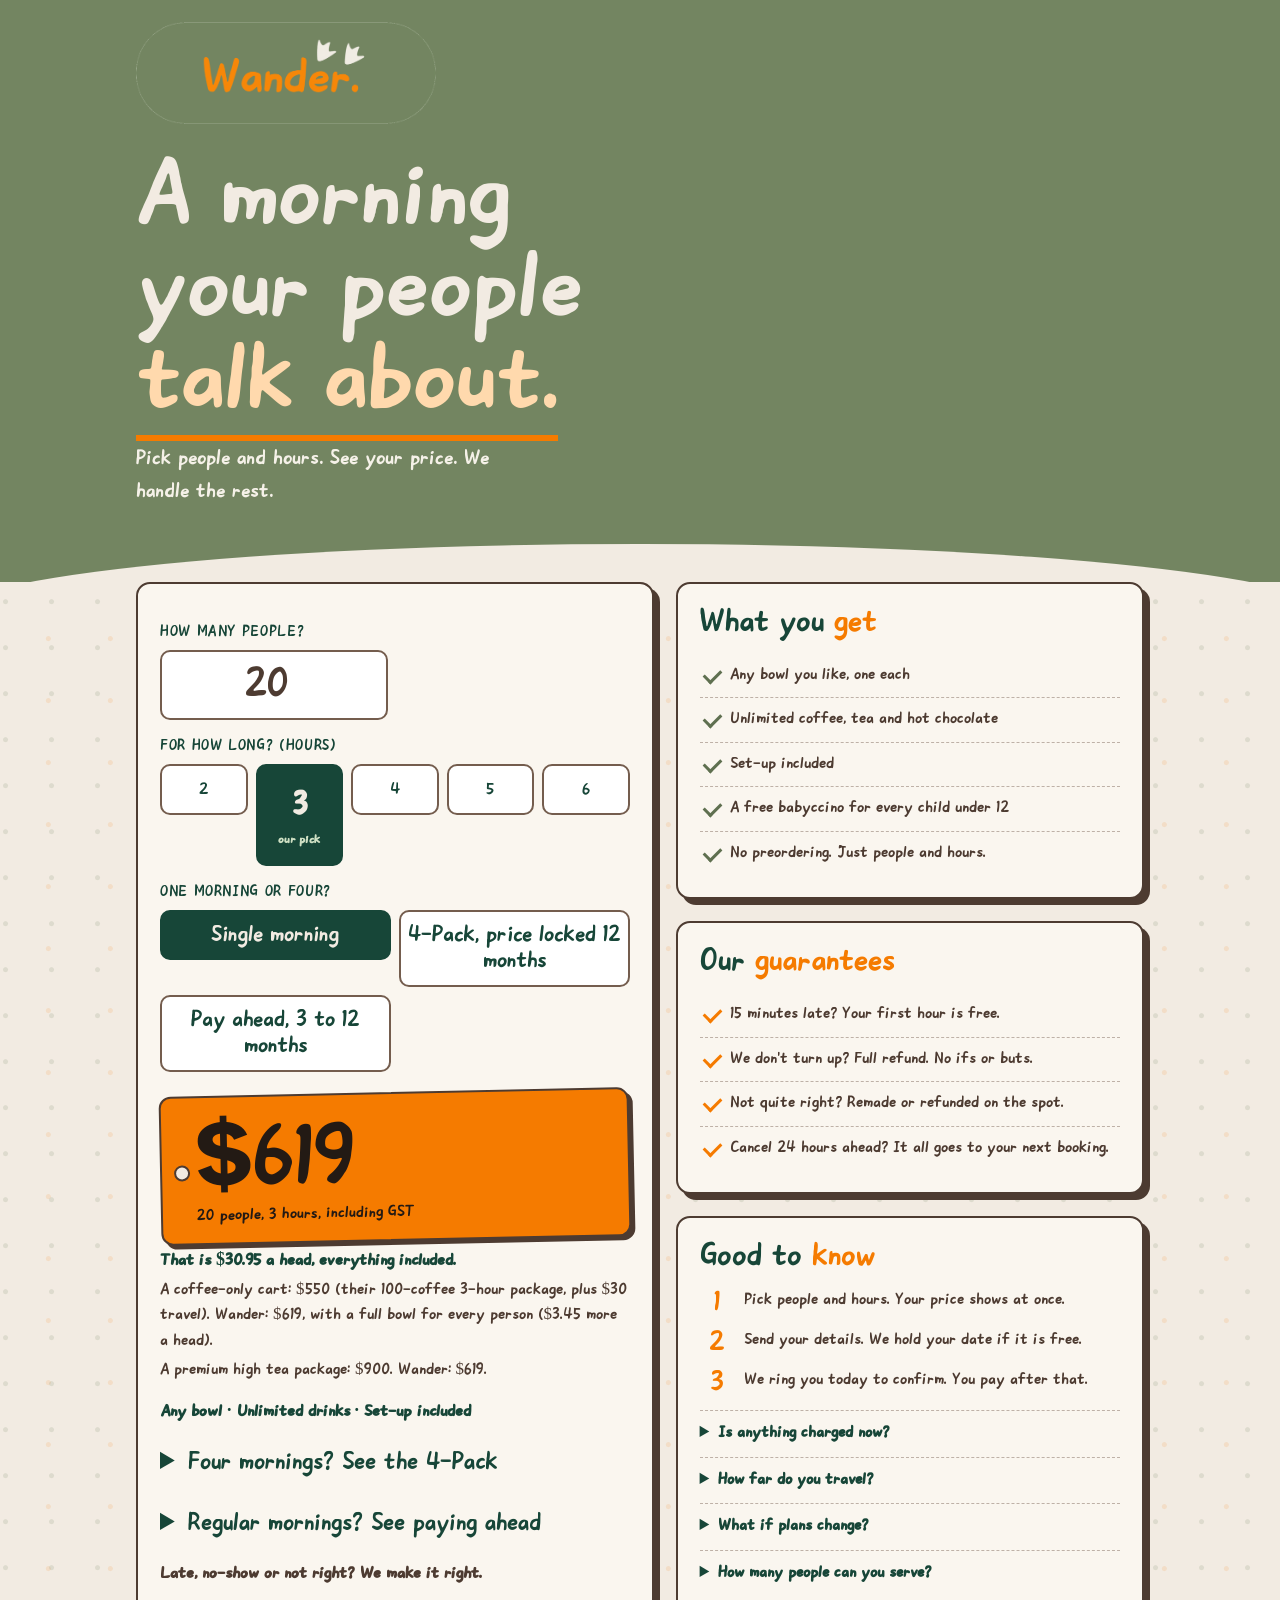
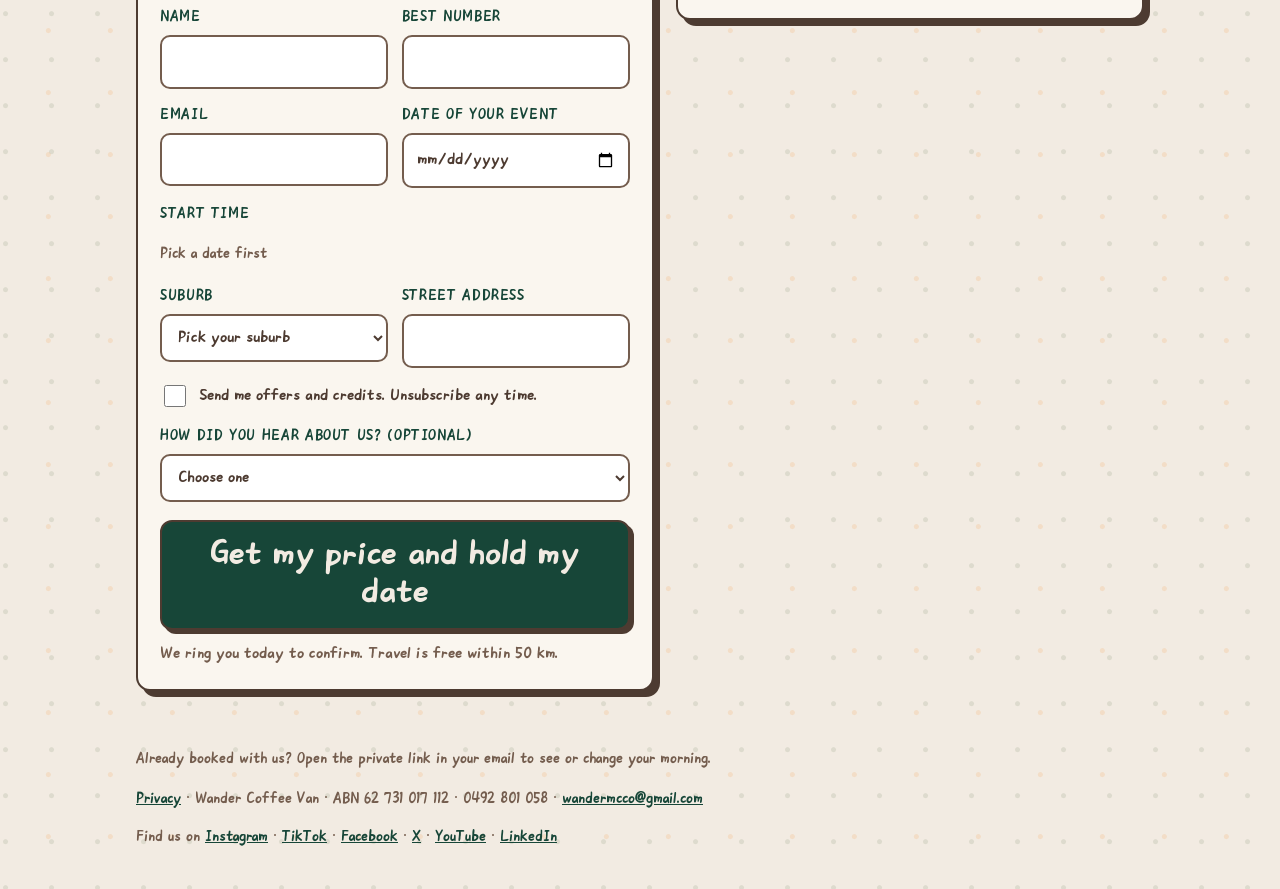
==== commit cbaa91b5: "Website funnel links: start at finder people/hours, one 4-Pack name, babyccino under 12, website sou" ====
--- a/index.html
+++ b/index.html
@@ -158,7 +158,7 @@
       <label id="pkg-label">One morning or four?</label>
       <div class="pkg" role="radiogroup" aria-labelledby="pkg-label">
         <label><input type="radio" name="package" value="Single morning" checked><span>Single morning</span></label>
-        <label><input type="radio" name="package" value="Office Club 4-Pack"><span>4-Pack, best value</span></label>
+        <label><input type="radio" name="package" value="Office Club 4-Pack"><span>4-Pack, price locked 12 months</span></label>
         <label><input type="radio" name="package" value="Prepaid contract"><span>Pay ahead, 3 to 12 months</span></label>
       </div>
       <div id="contract-term-wrap" hidden>
@@ -177,9 +177,9 @@
       <p class="perhead" id="perhead"></p>
       <div id="anchor" hidden></div>
       <p class="inc">Any bowl · Unlimited drinks · Set-up included</p>
-      <details class="packwrap"><summary>Four mornings? See the Office Club 4-Pack</summary>
+      <details class="packwrap"><summary>Four mornings? See the 4-Pack</summary>
       <div class="pack" id="pack">
-        <div class="packhead"><strong>Office Club 4-Pack</strong> <span class="badge">best value</span></div>
+        <div class="packhead"><strong>4-Pack</strong> <span class="badge">price locked 12 months</span></div>
         <table class="cmp" aria-label="Four single mornings compared with the Prepaid 4-Pack">
           <thead><tr><th></th><th>Four single mornings</th><th>Prepaid 4-Pack</th></tr></thead>
           <tbody>
@@ -224,7 +224,7 @@
       <label class="check"><input type="checkbox" id="offers"> Send me offers and credits. Unsubscribe any time.</label>
       <div id="heard-wrap" hidden>
         <label for="heard">How did you hear about us? (optional)</label>
-        <select id="heard" name="heard"><option value="">Choose one</option><option value="van">Saw the van</option><option value="flyer">A flyer</option><option value="instagram">Instagram</option><option value="friend">A friend</option><option value="search">Searching online</option><option value="other">Something else</option></select>
+        <select id="heard" name="heard"><option value="">Choose one</option><option value="van">Saw the van</option><option value="flyer">A flyer</option><option value="instagram">Instagram</option><option value="friend">A friend</option><option value="search">Searching online</option><option value="website">The Wander website</option><option value="other">Something else</option></select>
       </div>
       <div class="hp" aria-hidden="true"><label>Leave this empty<input name="website" id="website" tabindex="-1" autocomplete="off"></label></div>
       <button type="submit" class="go" id="go">Get my price and hold my date</button>
@@ -240,7 +240,7 @@
           <li>Any bowl you like, one each</li>
           <li>Unlimited coffee, tea and hot chocolate</li>
           <li>Set-up included</li>
-          <li>A free babyccino for every child</li>
+          <li>A free babyccino for every child under 12</li>
           <li>No preordering. Just people and hours.</li>
         </ul>
       </section>
@@ -300,6 +300,14 @@
 const { quote, packPrice, contractTerms } = window.WanderQuote;
 const peopleEl = document.getElementById("people"), msg = document.getElementById("msg"), go = document.getElementById("go");
 const hours = () => Number(document.querySelector('input[name="hours"]:checked').value);
+// Numbers from the Wander website's price finder (?people=45&hours=4): start the form there, so nobody types them twice.
+// Whole numbers in range only (1 to 500 people, 2 to 6 hours); anything else keeps the defaults.
+(() => { try {
+  const q = new URLSearchParams(location.search), p = q.get("people") || "", h = q.get("hours") || "";
+  if (/^\d{1,3}$/.test(p) && +p >= 1 && +p <= 500) peopleEl.value = String(+p);
+  const r = /^[2-6]$/.test(h) && document.querySelector(`input[name="hours"][value="${h}"]`);
+  if (r) r.checked = true;
+} catch (err) {} })();
 const money = (n) => "$" + n.toLocaleString("en-AU");
 const money2 = (v) => "$" + v.toFixed(2);
 // Fair comparisons, from real figures Sam keeps in config.js (WANDER_ANCHORS). Each is one line of totals for this visitor's
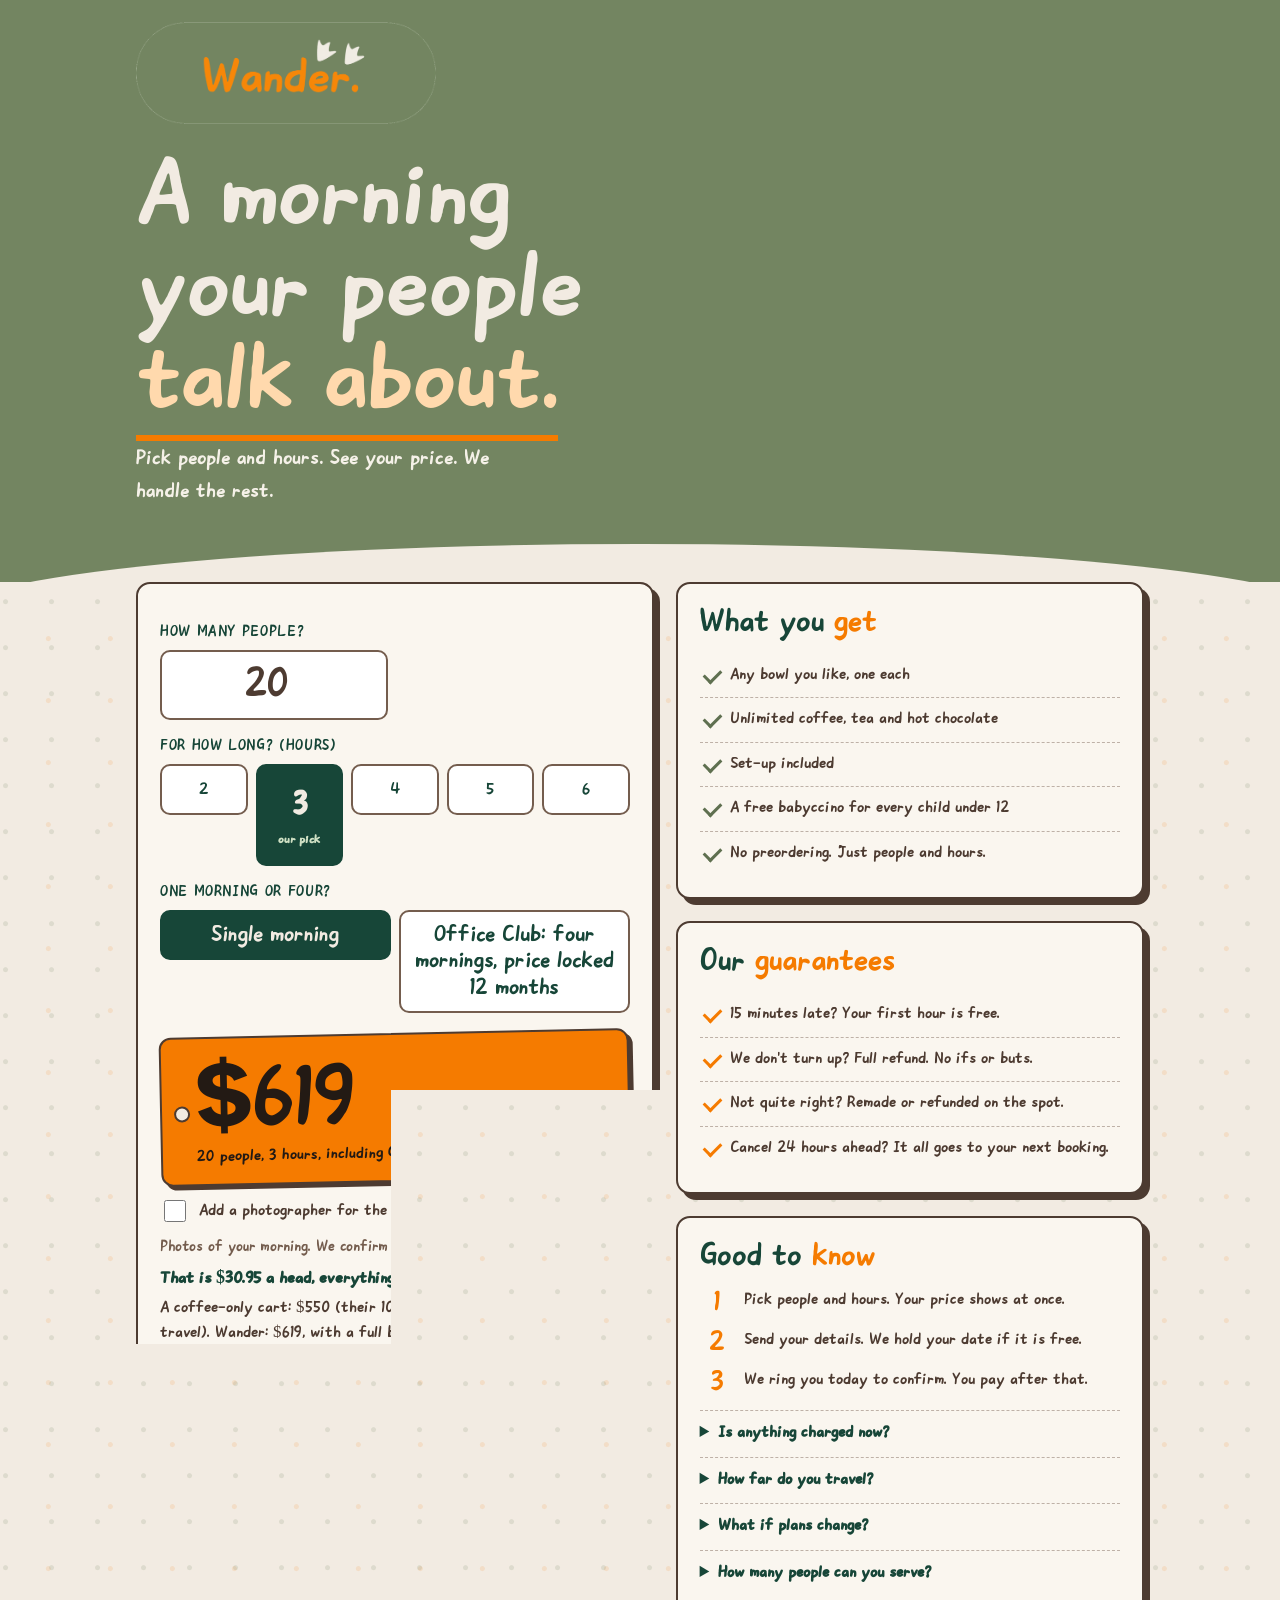
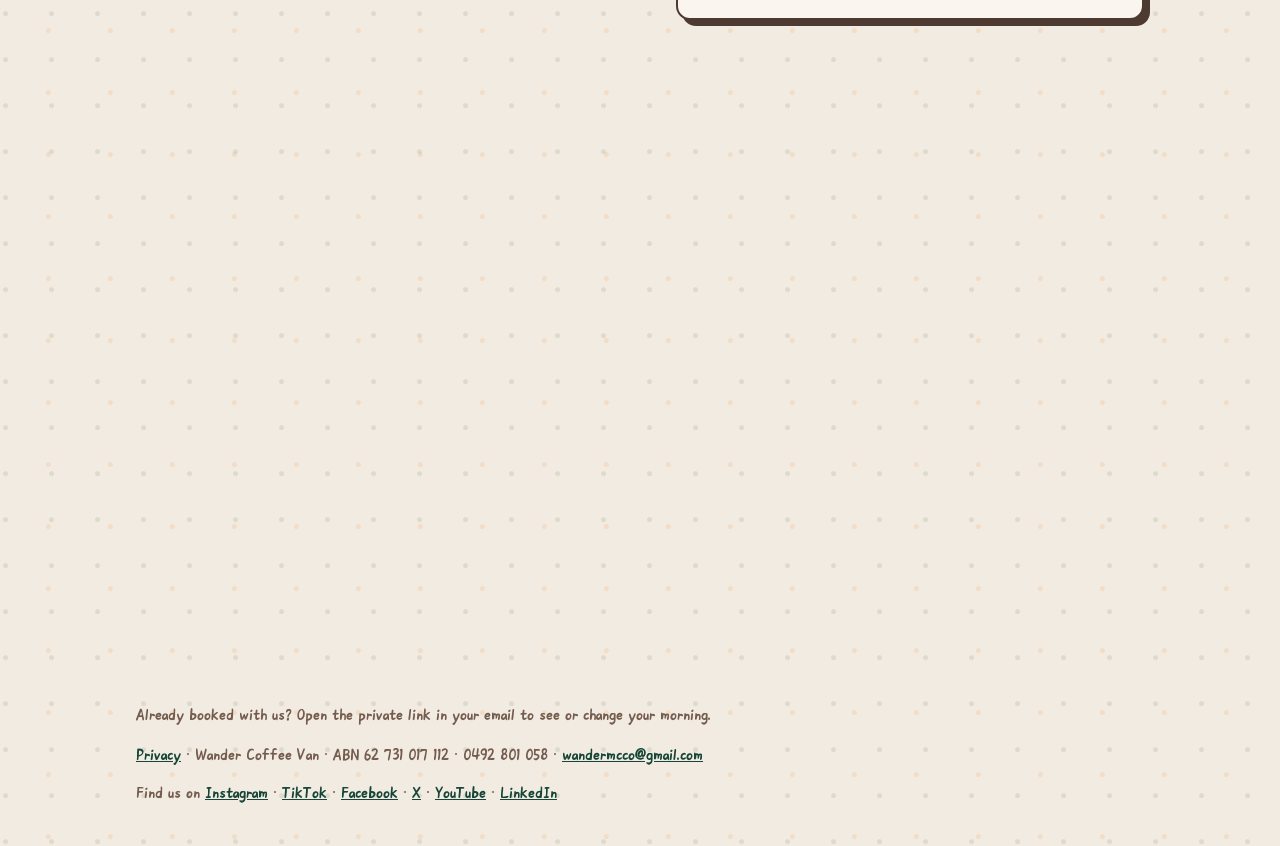
==== commit d944f4ae: "Office Club (the 4-Pack, renamed, with its real perks), prepaid option retired, optional photographe" ====
--- a/index.html
+++ b/index.html
@@ -158,8 +158,8 @@
       <label id="pkg-label">One morning or four?</label>
       <div class="pkg" role="radiogroup" aria-labelledby="pkg-label">
         <label><input type="radio" name="package" value="Single morning" checked><span>Single morning</span></label>
-        <label><input type="radio" name="package" value="Office Club 4-Pack"><span>4-Pack, price locked 12 months</span></label>
-        <label><input type="radio" name="package" value="Prepaid contract"><span>Pay ahead, 3 to 12 months</span></label>
+        <label><input type="radio" name="package" value="Office Club 4-Pack"><span>Office Club: four mornings, price locked 12 months</span></label>
+        <label hidden><input type="radio" name="package" value="Prepaid contract"><span>Pay ahead, 3 to 12 months</span></label>
       </div>
       <div id="contract-term-wrap" hidden>
         <label for="contract-term">How long?</label>
@@ -174,14 +174,15 @@
         <div class="amt" id="amt">$619</div>
         <div class="sub" id="sub">20 people, 3 hours, including GST</div>
       </div>
+      <div id="photo-wrap" hidden><label class="check"><input type="checkbox" id="photographer"> <span>Add a photographer for the whole morning <b id="photo-price"></b></span></label><p class="fine">Photos of your morning. We confirm the details when we ring you.</p></div>
       <p class="perhead" id="perhead"></p>
       <div id="anchor" hidden></div>
       <p class="inc">Any bowl · Unlimited drinks · Set-up included</p>
-      <details class="packwrap"><summary>Four mornings? See the 4-Pack</summary>
+      <details class="packwrap"><summary>Four mornings? See the Office Club</summary>
       <div class="pack" id="pack">
-        <div class="packhead"><strong>4-Pack</strong> <span class="badge">price locked 12 months</span></div>
-        <table class="cmp" aria-label="Four single mornings compared with the Prepaid 4-Pack">
-          <thead><tr><th></th><th>Four single mornings</th><th>Prepaid 4-Pack</th></tr></thead>
+        <div class="packhead"><strong>Office Club</strong> <span class="badge">price locked 12 months</span></div>
+        <table class="cmp" aria-label="Four single mornings compared with the Office Club">
+          <thead><tr><th></th><th>Four single mornings</th><th>Office Club</th></tr></thead>
           <tbody>
             <tr><th>You pay</th><td id="cmp-single">$1,832</td><td id="cmp-pack"><strong>$1,832</strong></td></tr>
             <tr><th>Length of mornings</th><td id="cmp-len-single">3 hours each</td><td><strong id="cmp-len-pack">3 hours each</strong></td></tr>
@@ -190,10 +191,11 @@
           </tbody>
         </table>
         <p class="packline" id="packline">The same price as four single mornings, used any time in 12 months.</p>
+        <ul class="perks"><li><strong>A standing morning.</strong> We hold the same weekday and time for you each month. Tell us a week ahead to keep it.</li><li><strong>Last-minute?</strong> Book a morning with half a day's notice (two a week, when we have room).</li><li><strong>Need a break?</strong> Pause for up to 6 weeks and your 12 months moves with it.</li></ul>
         <p class="fine">Paid up front. Pick the dates now or any time in 12 months, with 24 hours' notice. Cancel a morning with 24 hours' notice and it moves to another date.</p>
       </div>
       </details>
-      <details class="packwrap" id="contractwrap"><summary>Regular mornings? See paying ahead</summary>
+      <details class="packwrap" id="contractwrap" hidden><summary>Regular mornings? See paying ahead</summary>
       <div class="pack" id="contract">
         <div class="packhead"><strong>Office Club, paid ahead</strong></div>
         <table class="cmp" aria-label="Prepaid Office Club contract options">
@@ -308,6 +310,21 @@
   const r = /^[2-6]$/.test(h) && document.querySelector(`input[name="hours"][value="${h}"]`);
   if (r) r.checked = true;
 } catch (err) {} })();
+// The optional photographer: the box exists only when config.js sets WANDER_PHOTO_RATE (whole dollars an hour, GST included). ?photo= (from the
+// Wander website) pre-ticks it; the visitor can still untick it. The request carries the hours (0 for none); Sam confirms on the call.
+const PHOTO_RATE = Number.isInteger(window.WANDER_PHOTO_RATE) && window.WANDER_PHOTO_RATE > 0 && window.WANDER_PHOTO_RATE <= 1000 ? window.WANDER_PHOTO_RATE : 0;
+const photoBox = document.getElementById("photographer");
+function updatePhoto() {
+  if (!PHOTO_RATE) return;
+  document.getElementById("photo-wrap").hidden = false;
+  document.getElementById("photo-price").textContent = "+$" + (PHOTO_RATE * hours()).toLocaleString("en-AU");
+}
+if (PHOTO_RATE) {
+  try { if (/^[2-6]$/.test(new URLSearchParams(location.search).get("photo") || "")) photoBox.checked = true; } catch (err) {}
+  document.addEventListener("change", updatePhoto); updatePhoto();
+}
+// Which door of the Wander website this visit came through (a to z, 0 to 9, - and _, 20 characters at most). A request field of its own, never a utm tag.
+const fromDoor = (() => { try { const v = new URLSearchParams(location.search).get("from") || ""; return /^[a-z0-9_-]{1,20}$/.test(v) ? v : ""; } catch (err) { return ""; } })();
 const money = (n) => "$" + n.toLocaleString("en-AU");
 const money2 = (v) => "$" + v.toFixed(2);
 // Fair comparisons, from real figures Sam keeps in config.js (WANDER_ANCHORS). Each is one line of totals for this visitor's
@@ -483,6 +500,7 @@
     package: pkg ? (pkg.value === "Prepaid contract" ? "Prepaid contract " + field("contract-term").value + " months" : pkg.value) : "Single morning", offers: field("offers").checked, referral: referralCode || "",
     source: source ? source.source : (referralCode ? "referral" : ""), medium: source ? source.medium : (referralCode ? "referral" : ""),
     campaign: source ? source.campaign : "", heard: field("heard").value,
+    photographer: PHOTO_RATE && photoBox.checked ? hours() : 0, from: fromDoor,
   };
 }
 function bookingProblem(p) {
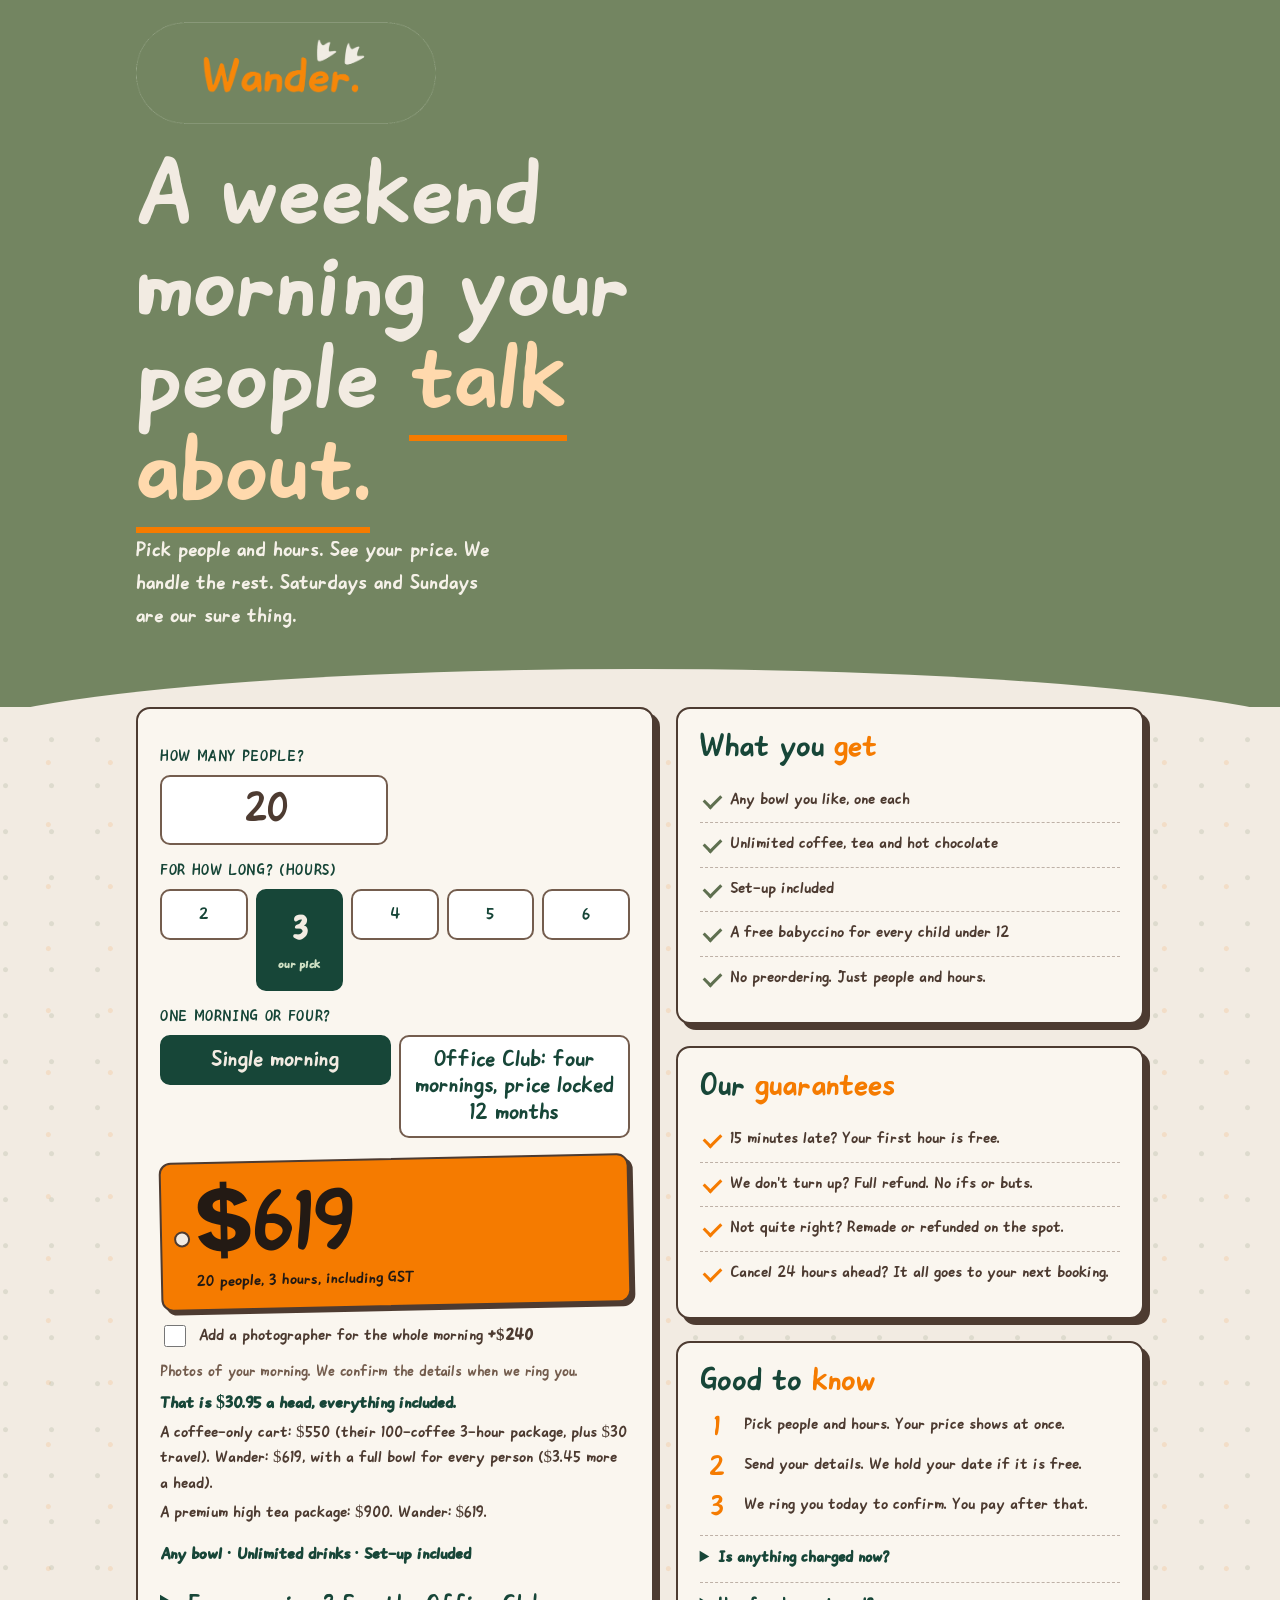
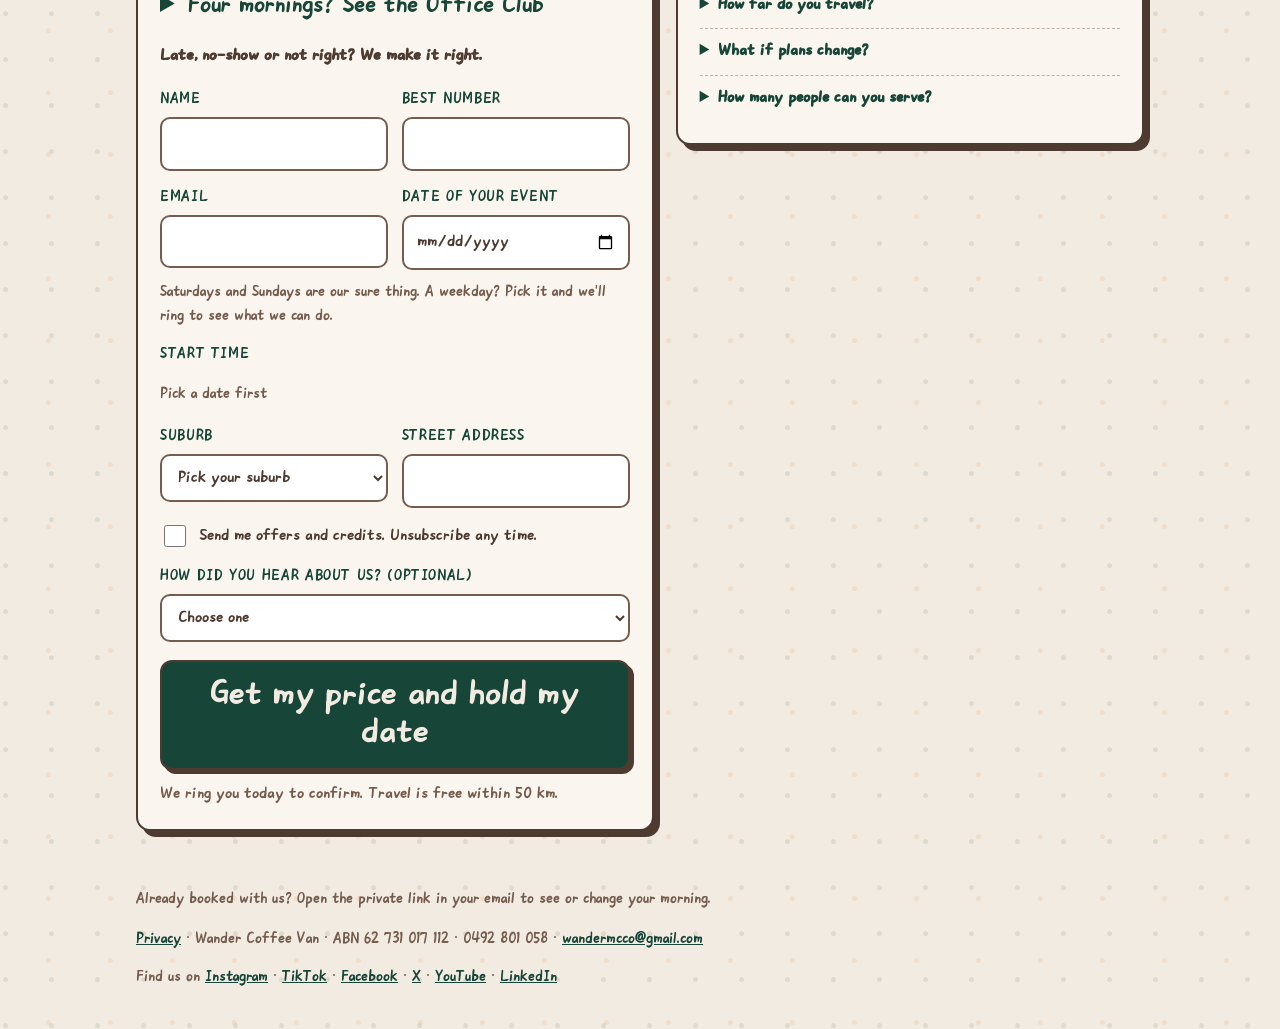
==== commit b5dbb7bf: "Booking page for weekend mornings: headline, lede, weekday-or-weekend date note Co-Authored-By: Clau" ====
--- a/index.html
+++ b/index.html
@@ -8,7 +8,7 @@
 </script>
 <meta name="viewport" content="width=device-width, initial-scale=1">
 <title>Book Wander Coffee Van</title>
-<meta name="description" content="Coffee van for your event. See your price now, then send your booking request. We call to lock it in.">
+<meta name="description" content="Coffee van for your weekend event. See your price now, then send your booking request. We call to lock it in.">
 <link rel="preconnect" href="https://fonts.googleapis.com">
 <link rel="preconnect" href="https://fonts.gstatic.com" crossorigin>
 <link href="https://fonts.googleapis.com/css2?family=Atkinson+Hyperlegible:wght@400;700&display=swap" rel="stylesheet">
@@ -113,7 +113,7 @@
 .chip{width:auto;margin:0;padding:12px 18px;font-family:var(--hand);font-size:26px;line-height:1;color:var(--forest);background:#fff;border:2px solid var(--line);border-radius:999px;box-shadow:none;cursor:pointer}
 .chip[aria-checked="true"]{background:var(--forest);border-color:var(--forest);color:var(--cream)}
 #start-note{font-size:19px;font-weight:700;color:var(--forest);margin:4px 0 0}
-#start-note.low{color:var(--orange)}
+#start-note.low,#date-note.low{color:var(--orange)}
 .perhead{margin:6px 0 0;font-size:18px;font-weight:700;color:var(--forest)}
 .anchor{margin:4px 0 0;font-size:17px;color:var(--ink)}
 .case{margin:0 0 14px;padding:12px 14px;border:2px solid var(--forest);border-radius:12px;background:#fff9ef}
@@ -135,8 +135,8 @@
 <header>
   <div class="wrap">
     <div class="mark rise"><img src="assets/wander-logo.png" alt="Wander" width="700" height="237"></div>
-    <h1 class="rise d1">A morning your people <em>talk about.</em></h1>
-    <p class="lede rise d2">Pick people and hours. See your price. We handle the rest.</p>
+    <h1 class="rise d1">A weekend morning your people <em>talk about.</em></h1>
+    <p class="lede rise d2">Pick people and hours. See your price. We handle the rest. Saturdays and Sundays are our sure thing.</p>
   </div>
 </header>
 
@@ -215,6 +215,7 @@
         <div><label for="email">Email</label><input id="email" name="email" type="email" autocomplete="email" maxlength="120" required></div>
         <div><label for="date">Date of your event</label><input id="date" name="date" type="date" required></div>
       </div>
+      <p class="fine" id="date-note">Saturdays and Sundays are our sure thing. A weekday? Pick it and we'll ring to see what we can do.</p>
       <label id="start-label">Start time</label>
       <p id="start-note" hidden></p>
       <div class="chips" id="start-chips" role="radiogroup" aria-labelledby="start-label"><span class="fine">Pick a date first</span></div>
@@ -486,6 +487,14 @@
   if (note_) { note.textContent = note_; note.className = /Only|full/.test(note_) ? "low" : ""; note.hidden = false; }
   renderChips(times);
 }
+// Saturdays and Sundays are the days we can promise (Sam works weekdays elsewhere); a weekday is a request we ring about.
+function dayNote(date) {
+  if (!/^\d{4}-\d{2}-\d{2}$/.test(date)) return { text: "Saturdays and Sundays are our sure thing. A weekday? Pick it and we'll ring to see what we can do.", weekday: false };
+  const d = new Date(date + "T12:00:00").getDay();
+  return d === 0 || d === 6 ? { text: "A weekend date: we'll do our best to hold it for you.", weekday: false }
+    : { text: "A weekday: we can't promise it yet. Send it and we'll ring to see what we can do.", weekday: true };
+}
+field("date").addEventListener("change", () => { const n = dayNote(field("date").value), el = field("date-note"); el.textContent = n.text; el.className = n.weekday ? "fine low" : "fine"; });
 field("date").addEventListener("change", refreshStartTimes);
 ensureOpenDays(hours());
 document.querySelectorAll('input[name="hours"]').forEach((el) => el.addEventListener("change", () => { openHoursFor = 0; ensureOpenDays(hours()); refreshStartTimes(); }));
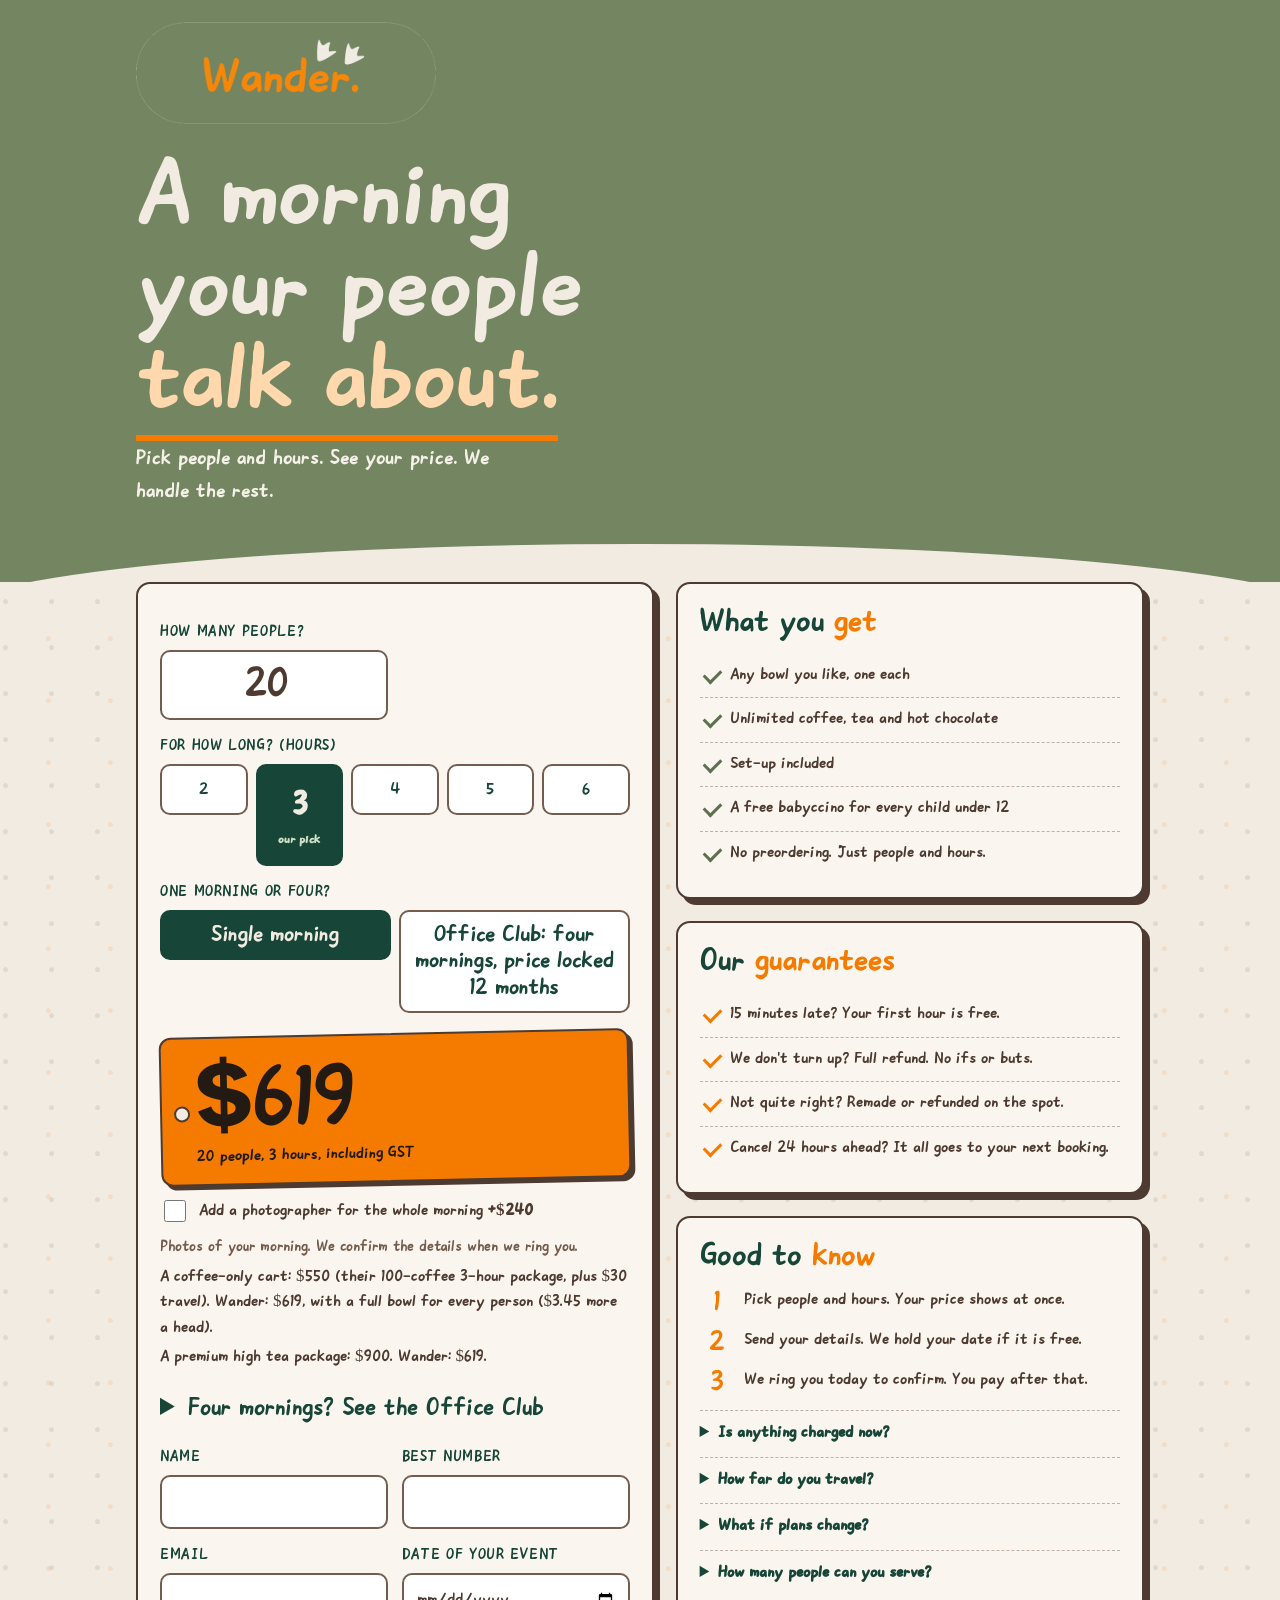
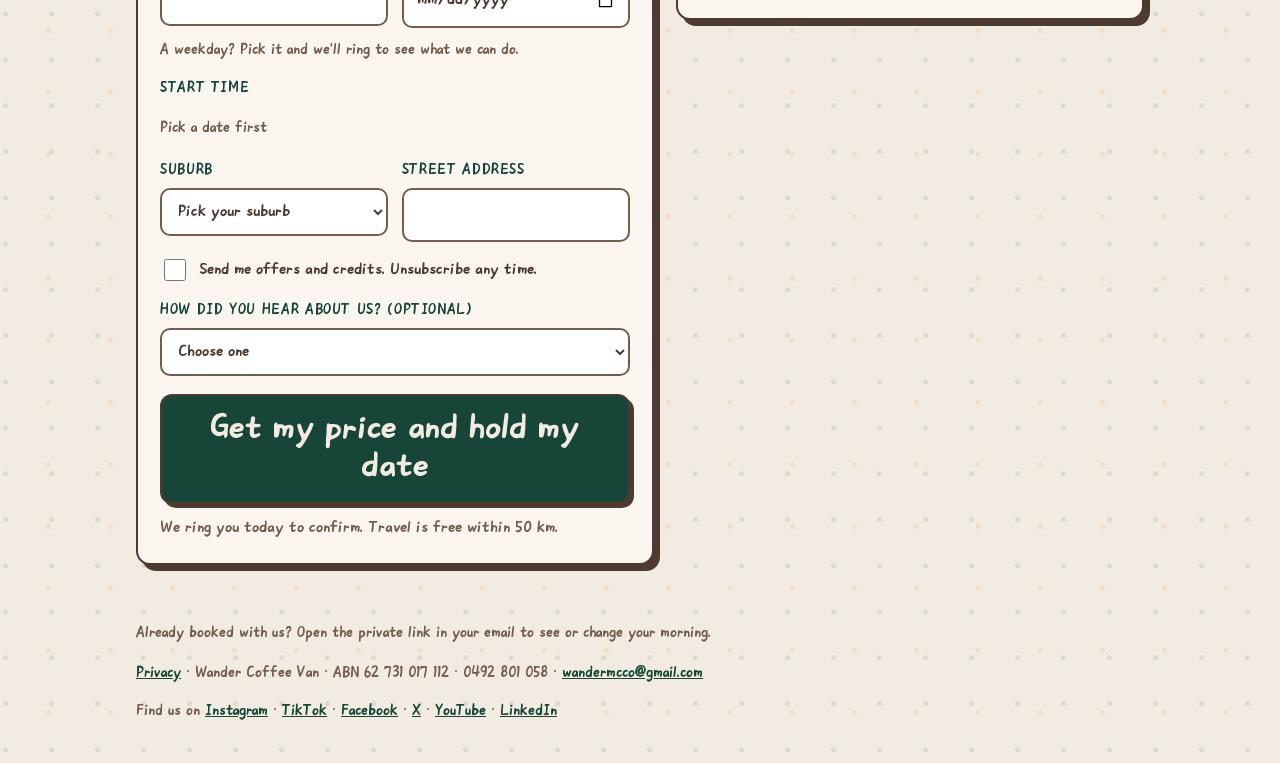
==== commit 42f54191: "Booking page: plain headline, one confirmation after sending (no stuck grey button), removed double " ====
--- a/index.html
+++ b/index.html
@@ -3,12 +3,13 @@
 <head>
 <meta charset="utf-8">
 <script>
-// One link for everyone. A client who arrives with their private key (#k=...) goes straight to their portal, which lives under /portal/ on this site.
-if (/[#&]k=[A-Za-z0-9_-]{8,}/.test(location.hash)) location.replace("portal/" + location.hash);
+// One link for everyone. A client who arrives with their private key (#k=...) goes straight to their portal, and a team member with a pre-order
+// key (#p=...) goes straight to their morning's drinks page; both live under /portal/ on this site.
+if (/[#&][kp]=[A-Za-z0-9_-]{8,}/.test(location.hash)) location.replace("portal/" + location.hash);
 </script>
 <meta name="viewport" content="width=device-width, initial-scale=1">
 <title>Book Wander Coffee Van</title>
-<meta name="description" content="Coffee van for your weekend event. See your price now, then send your booking request. We call to lock it in.">
+<meta name="description" content="Coffee van for your event. See your price now, then send your booking request. We call to lock it in.">
 <link rel="preconnect" href="https://fonts.googleapis.com">
 <link rel="preconnect" href="https://fonts.gstatic.com" crossorigin>
 <link href="https://fonts.googleapis.com/css2?family=Atkinson+Hyperlegible:wght@400;700&display=swap" rel="stylesheet">
@@ -78,8 +79,16 @@
 button[disabled]{opacity:.6;cursor:progress}
 .hp{position:absolute;left:-9999px;width:1px;height:1px;overflow:hidden}
 .msg{margin-top:14px;padding:12px 14px;border-radius:10px;border:2px solid var(--ink);background:#fff3e2}
-.done{text-align:center;padding:26px 10px}
-.done .big{font-family:var(--hand);font-size:54px;line-height:1;color:var(--forest)}
+.sent{padding:26px 22px}
+.sent-mark{margin:0 0 6px;width:64px;height:64px;border-radius:50%;background:var(--forest);color:var(--cream);font-family:var(--sans);font-size:38px;font-weight:700;line-height:64px;text-align:center}
+.sent h2{font-size:44px;margin-bottom:8px}
+.sent h3{font-family:var(--hand);font-weight:400;font-size:28px;margin:18px 0 8px;color:var(--forest)}
+.sent-lead{font-size:20px;margin:0 0 12px}
+.sent-ticket{display:grid;grid-template-columns:auto 1fr;gap:6px 16px;margin:0;padding:14px 16px;border:2px dashed var(--forest);border-radius:12px;background:#fff9ef}
+.sent-ticket dt{font-size:15px;letter-spacing:.06em;text-transform:uppercase;color:var(--forest)}
+.sent-ticket dd{margin:0;font-weight:700}
+.linkish{width:auto;margin:0;padding:0;font-family:var(--body);font-size:17px;color:var(--forest);background:none;border:0;border-radius:0;box-shadow:none;text-decoration:underline;cursor:pointer}
+.linkish:hover,.linkish:active{transform:none;box-shadow:none}
 footer{font-size:16px;color:var(--line)}
 footer.wrap{margin-top:56px;padding-bottom:40px}
 footer a{color:var(--forest)}
@@ -135,13 +144,27 @@
 <header>
   <div class="wrap">
     <div class="mark rise"><img src="assets/wander-logo.png" alt="Wander" width="700" height="237"></div>
-    <h1 class="rise d1">A weekend morning your people <em>talk about.</em></h1>
-    <p class="lede rise d2">Pick people and hours. See your price. We handle the rest. Saturdays and Sundays are our sure thing.</p>
+    <h1 class="rise d1">A morning your people <em>talk about.</em></h1>
+    <p class="lede rise d2">Pick people and hours. See your price. We handle the rest.</p>
   </div>
 </header>
 
 <main class="wrap">
   <div class="grid">
+    <section class="card sent" id="sent" role="status" tabindex="-1" hidden>
+      <p class="sent-mark" aria-hidden="true">✓</p>
+      <h2 id="sent-title">Request sent!</h2>
+      <p class="sent-lead" id="sent-lead"></p>
+      <dl class="sent-ticket" id="sent-ticket"></dl>
+      <h3>What happens next</h3>
+      <ol class="steps">
+        <li><span><strong>Check your inbox.</strong> Your price is on its way from <b>wandermcco@gmail.com</b>. Not there in a few minutes? Look in your spam or junk folder.</span></li>
+        <li><span><strong>We ring you today</strong> on <b id="sent-phone"></b> to lock it in. Nothing is charged before then.</span></li>
+        <li><span><strong>Your own page</strong> lets you see or change your morning any time.</span></li>
+      </ol>
+      <a class="go" id="sent-page" href="portal/">Open your page</a>
+      <p class="fine"><button type="button" class="linkish" id="sent-again">Change something or send another request</button></p>
+    </section>
     <form class="card rise d3" id="form" novalidate>
       <div class="row">
         <div><label for="people">How many people?</label><input id="people" name="people" type="number" inputmode="numeric" min="1" max="500" value="20" required></div>
@@ -177,7 +200,6 @@
       <div id="photo-wrap" hidden><label class="check"><input type="checkbox" id="photographer"> <span>Add a photographer for the whole morning <b id="photo-price"></b></span></label><p class="fine">Photos of your morning. We confirm the details when we ring you.</p></div>
       <p class="perhead" id="perhead"></p>
       <div id="anchor" hidden></div>
-      <p class="inc">Any bowl · Unlimited drinks · Set-up included</p>
       <details class="packwrap"><summary>Four mornings? See the Office Club</summary>
       <div class="pack" id="pack">
         <div class="packhead"><strong>Office Club</strong> <span class="badge">price locked 12 months</span></div>
@@ -206,7 +228,6 @@
         <p class="fine">Pay it all at once or monthly. Book as many of your paid mornings as you like, any time in the term, and your price is held the whole way. Free service hours unlock after half your mornings, and you can pause for up to 6 weeks. Any mornings you don't use are refunded. The 6 and 12 month terms are paid by bank transfer (3 months can be card too). Nothing is charged online: choose this, send the form and we'll ring you to set it up.</p>
       </div>
       </details>
-      <p class="promise-line"><strong>Late, no-show or not right? We make it right.</strong></p>
       <div class="row">
         <div><label for="name">Name</label><input id="name" name="name" autocomplete="name" maxlength="80" required></div>
         <div><label for="phone">Best number</label><input id="phone" name="phone" type="tel" autocomplete="tel" maxlength="30" required></div>
@@ -215,7 +236,7 @@
         <div><label for="email">Email</label><input id="email" name="email" type="email" autocomplete="email" maxlength="120" required></div>
         <div><label for="date">Date of your event</label><input id="date" name="date" type="date" required></div>
       </div>
-      <p class="fine" id="date-note">Saturdays and Sundays are our sure thing. A weekday? Pick it and we'll ring to see what we can do.</p>
+      <p class="fine" id="date-note">A weekday? Pick it and we'll ring to see what we can do.</p>
       <label id="start-label">Start time</label>
       <p id="start-note" hidden></p>
       <div class="chips" id="start-chips" role="radiogroup" aria-labelledby="start-label"><span class="fine">Pick a date first</span></div>
@@ -365,8 +386,8 @@
   const amtText = n ? money(aheadTerm ? aheadTerm.total : quote(n, h)) : "$ ...";
   // The brand font has no dollar sign, so the currency symbol is set in the body font.
   document.getElementById("amt").innerHTML = amtText.replace(/^\$/, '<span class="cur">$</span>');
-  document.getElementById("perhead").textContent = n ? `That is ${money2(quote(n, h) / n)} a head, everything included.` : "";
-  if (aheadTerm) document.getElementById("perhead").textContent = `${aheadTerm.mornings} mornings at ${money(quote(n, h))} each, or ${money(aheadTerm.monthly)} a month. That is ${money2(quote(n, h) / n)} a head each morning.`;
+  // Only a paid-ahead term needs a line here (what each morning costs and the monthly amount); a single morning says its price once, in the tag.
+  document.getElementById("perhead").textContent = aheadTerm ? `${aheadTerm.mornings} mornings at ${money(quote(n, h))} each, or ${money(aheadTerm.monthly)} a month.` : "";
   showAnchor(n, h);
   document.getElementById("sub").textContent = n ? (aheadTerm ? `${aheadTerm.months} months paid ahead: ${n} ${n === 1 ? "person" : "people"}, ${h} hours a morning, including GST` : `${n} ${n === 1 ? "person" : "people"}, ${h} hours, including GST`) : "Enter 1 to 500 people";
   if (!n) return;
@@ -489,7 +510,7 @@
 }
 // Saturdays and Sundays are the days we can promise (Sam works weekdays elsewhere); a weekday is a request we ring about.
 function dayNote(date) {
-  if (!/^\d{4}-\d{2}-\d{2}$/.test(date)) return { text: "Saturdays and Sundays are our sure thing. A weekday? Pick it and we'll ring to see what we can do.", weekday: false };
+  if (!/^\d{4}-\d{2}-\d{2}$/.test(date)) return { text: "A weekday? Pick it and we'll ring to see what we can do.", weekday: false };
   const d = new Date(date + "T12:00:00").getDay();
   return d === 0 || d === 6 ? { text: "A weekend date: we'll do our best to hold it for you.", weekday: false }
     : { text: "A weekday: we can't promise it yet. Send it and we'll ring to see what we can do.", weekday: true };
@@ -524,10 +545,41 @@
   if (!p.people) return "Enter 1 to 500 people above.";
   return "";
 }
-function say(text, ok, linkHref) {
+function say(text, ok) {
   msg.textContent = text; msg.hidden = false; msg.dataset.state = ok ? "ok" : "problem";
-  if (linkHref) { const a = document.createElement("a"); a.href = linkHref; a.textContent = "Open your page"; a.className = "go"; msg.appendChild(document.createElement("br")); msg.appendChild(a); }
-}
+}
+const GO_LABEL = go.textContent;
+const longDay = (d) => new Date(d + "T12:00:00+11:00").toLocaleDateString("en-AU", { weekday: "long", day: "numeric", month: "long", timeZone: "Australia/Sydney" });
+// After a request goes through: the form gives way to a plain confirmation, so nobody is left looking at a greyed-out button wondering
+// whether it worked. It says what was asked, what happens next, and where the email will come from.
+function showSent(p, hold) {
+  const held = !!(hold && hold.outcome === "held");
+  field("sent-title").textContent = held ? "Your date is held!" : "Request sent!";
+  field("sent-lead").textContent = held ? "We have " + longDay(p.date) + " pencilled in for you." : "We have your request. We confirm the date when we ring.";
+  const ahead = /^Prepaid contract/.test(p.package), four = p.package === "Office Club 4-Pack";
+  const price = ahead ? "" : four ? money(packPrice(p.people, p.hours)) + " for four mornings" : money(quote(p.people, p.hours));
+  const rows = [["Date", longDay(p.date)], ["Start", pretty(p.startTime)], ["People", String(p.people)], ["Hours", String(p.hours)], ["Where", p.address]];
+  if (price) rows.push(["Price", price + ", including GST"]);
+  const list = field("sent-ticket");
+  list.textContent = "";
+  rows.forEach(([k, v]) => { const dt = document.createElement("dt"), dd = document.createElement("dd"); dt.textContent = k; dd.textContent = v; list.appendChild(dt); list.appendChild(dd); });
+  field("sent-phone").textContent = p.phone;
+  field("sent-page").hidden = !hold;
+  if (hold) field("sent-page").href = "portal/#k=" + hold.key;
+  field("form").hidden = true;
+  msg.hidden = true;
+  const box = field("sent");
+  box.hidden = false;
+  box.scrollIntoView({ block: "start" });
+  box.focus({ preventScroll: true });
+}
+field("sent-again").addEventListener("click", () => {
+  field("sent").hidden = true;
+  field("form").hidden = false;
+  go.disabled = false;
+  go.textContent = GO_LABEL;
+  field("form").scrollIntoView({ block: "start" });
+});
 // One request id per set of details, so a retry after a failure never holds a second slot.
 let lastAttempt = { sig: "", requestId: "", hold: null };
 document.getElementById("form").addEventListener("submit", async (event) => {
@@ -537,7 +589,8 @@
   const problem = bookingProblem(p);
   if (problem) { say(problem, false); return; }
   go.disabled = true;
-  say("Sending your details...", true);
+  go.textContent = "Sending...";
+  msg.hidden = true;
   const sig = JSON.stringify([p.name, p.email, p.date, p.startTime, p.people, p.hours, p.suburb, p.address]);
   if (lastAttempt.sig !== sig) lastAttempt = { sig, requestId: uid(), hold: null };
   // First the store: it decides whether the date can be held and makes the client's own private key. If it cannot be reached,
@@ -552,17 +605,13 @@
   const body = hold ? Object.assign({}, p, { outcome: hold.outcome, key: hold.key }) : p;
   try {
     const data = await postJson(INTAKE_URL, body, 25000);
-    if (data && data.ok) {
-      const heldText = hold && hold.outcome === "held" ? "Your date is held. " : "";
-      say(heldText + "Your price is on its way to your inbox, and we will call you today to confirm.", true, hold ? "portal/#k=" + hold.key : "");
-      go.textContent = hold && hold.outcome === "held" ? "Held. Thank you!" : "Sent. Thank you!";
-      return;
-    }
+    if (data && data.ok) { showSent(p, hold); return; }
     say("We could not take that just now. " + CALL_LINE, false);
   } catch (err) {
     say("We could not send that. " + CALL_LINE, false);
   }
   go.disabled = false;
+  go.textContent = GO_LABEL;
 });
 
 // Passive tracking: inert unless config.js sets the events URL and site key.
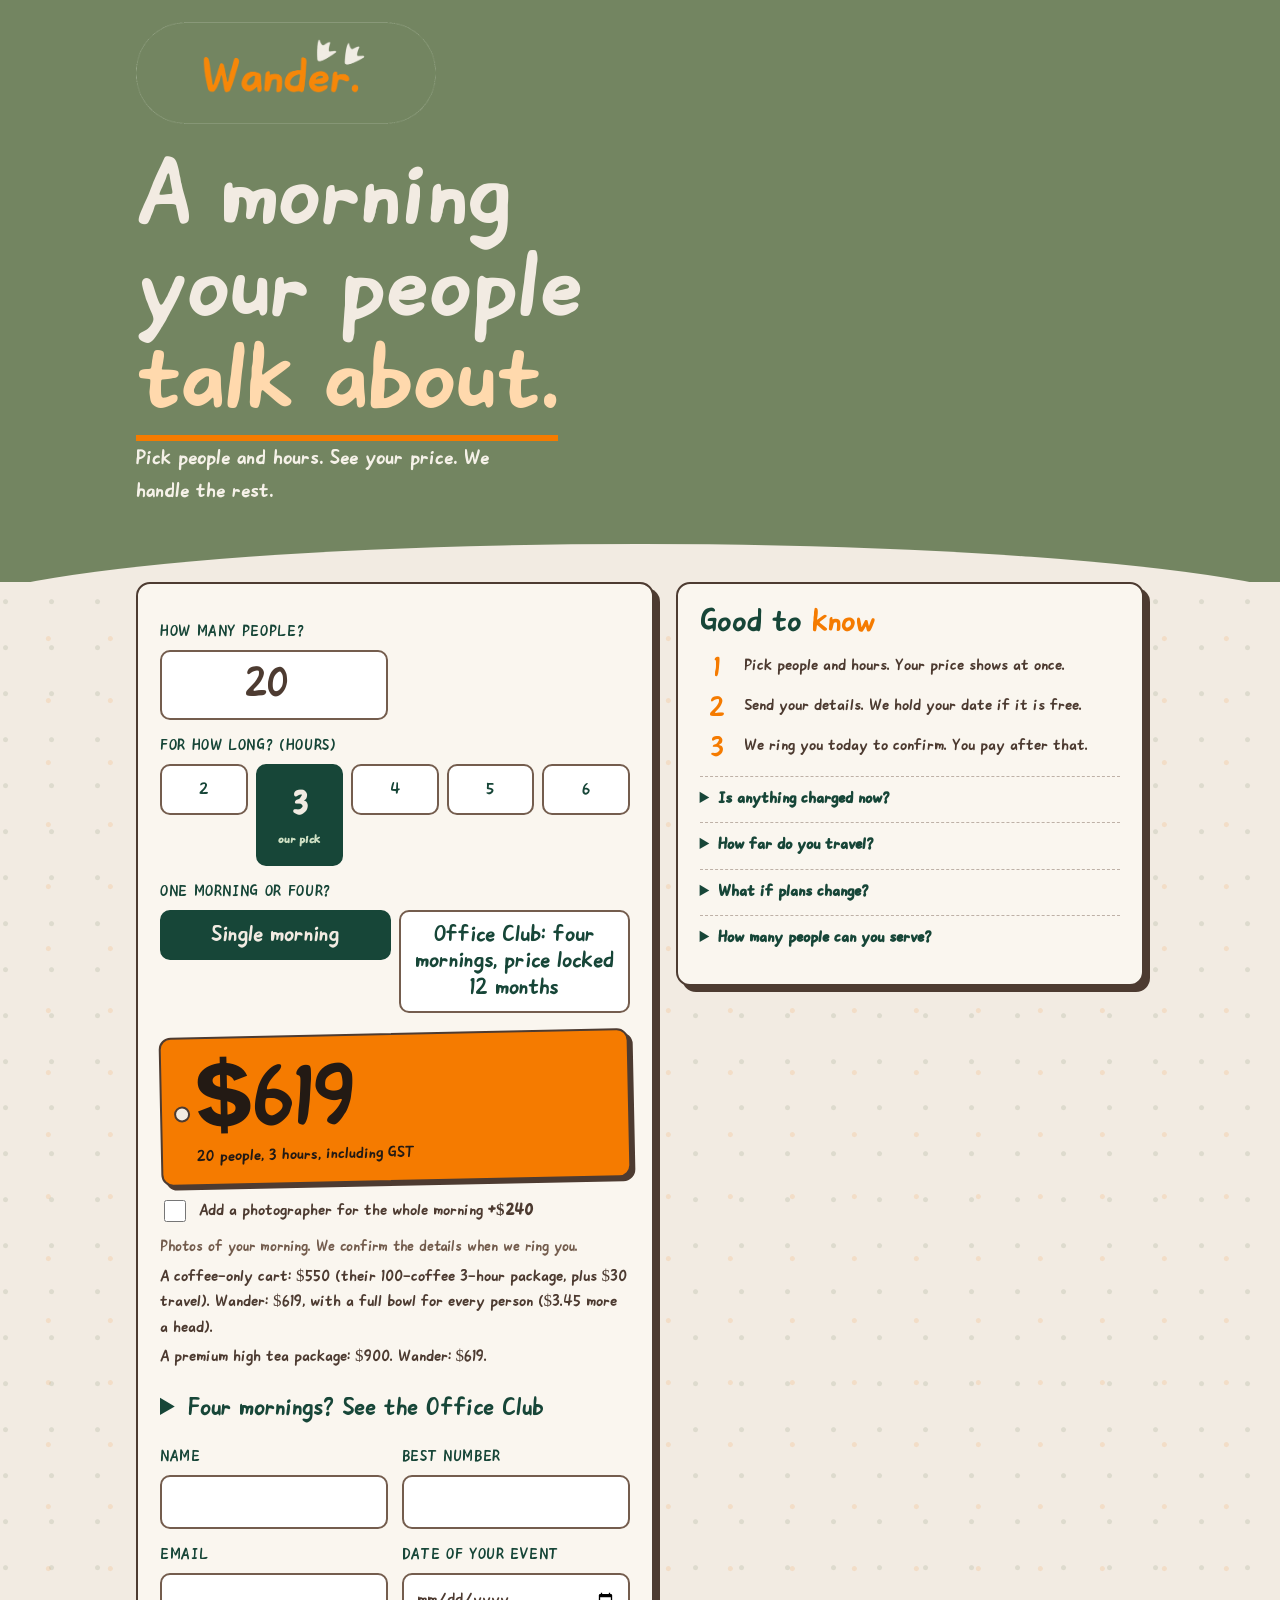
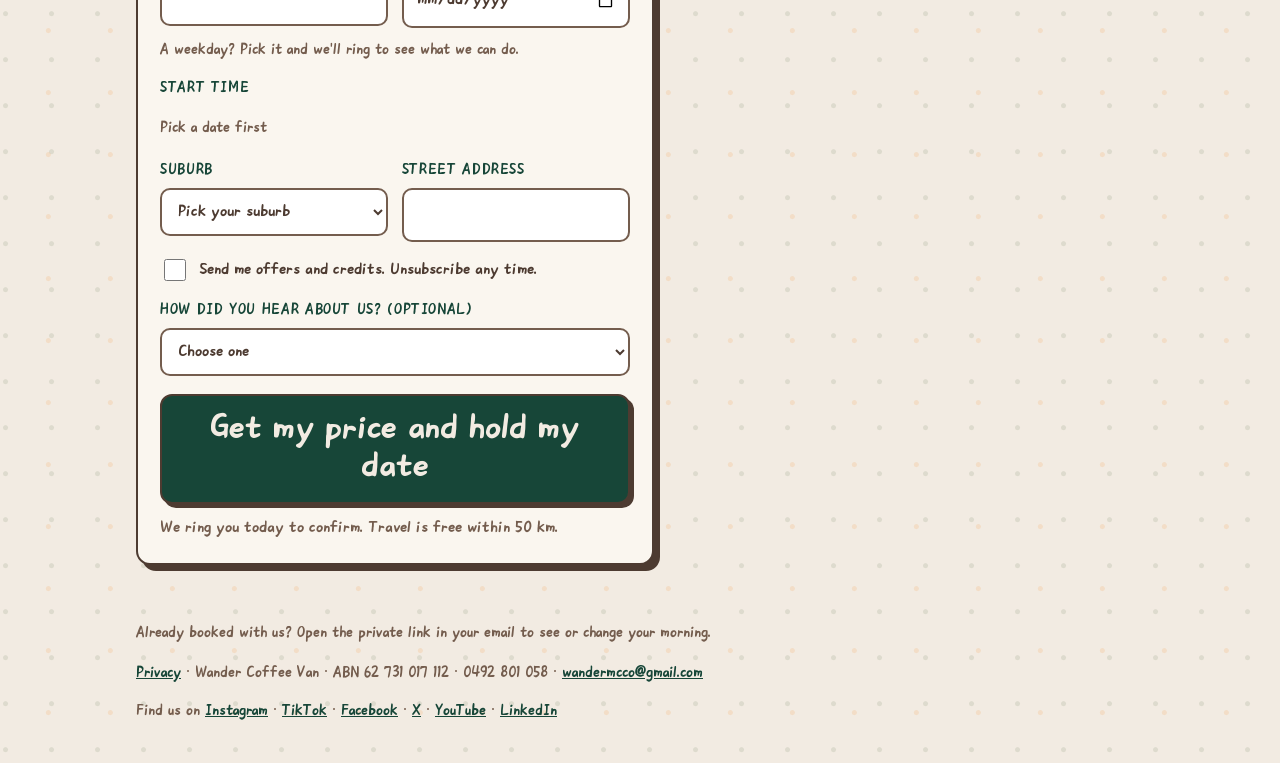
==== commit c2bd346f: "Booking page: price tag includes the photographer; What you get and guarantees live on the main site" ====
--- a/index.html
+++ b/index.html
@@ -258,25 +258,6 @@
     </form>
 
     <div class="stack">
-      <section class="card rise d4">
-        <h2>What you <span>get</span></h2>
-        <ul>
-          <li>Any bowl you like, one each</li>
-          <li>Unlimited coffee, tea and hot chocolate</li>
-          <li>Set-up included</li>
-          <li>A free babyccino for every child under 12</li>
-          <li>No preordering. Just people and hours.</li>
-        </ul>
-      </section>
-      <section class="card rise d4">
-        <h2>Our <span>guarantees</span></h2>
-        <ul class="promise">
-          <li>15 minutes late? Your first hour is free.</li>
-          <li>We don't turn up? Full refund. No ifs or buts.</li>
-          <li>Not quite right? Remade or refunded on the spot.</li>
-          <li>Cancel 24 hours ahead? It all goes to your next booking.</li>
-        </ul>
-      </section>
       <section class="card rise d4 good">
         <h2>Good to <span>know</span></h2>
         <div id="cases" hidden></div>
@@ -383,13 +364,15 @@
   // Paying ahead: the price tag shows the whole term chosen, not one morning.
   const aheadChosen = n && document.querySelector('input[name="package"]:checked')?.value === "Prepaid contract";
   const aheadTerm = aheadChosen ? contractTerms(n, h).find((t) => String(t.months) === document.getElementById("contract-term").value) : null;
-  const amtText = n ? money(aheadTerm ? aheadTerm.total : quote(n, h)) : "$ ...";
+  // The tag is the whole price: with the photographer ticked it includes the photographer (a paid-ahead term is priced without one).
+  const photoCost = n && PHOTO_RATE && photoBox.checked && !aheadTerm ? PHOTO_RATE * h : 0;
+  const amtText = n ? money((aheadTerm ? aheadTerm.total : quote(n, h)) + photoCost) : "$ ...";
   // The brand font has no dollar sign, so the currency symbol is set in the body font.
   document.getElementById("amt").innerHTML = amtText.replace(/^\$/, '<span class="cur">$</span>');
   // Only a paid-ahead term needs a line here (what each morning costs and the monthly amount); a single morning says its price once, in the tag.
   document.getElementById("perhead").textContent = aheadTerm ? `${aheadTerm.mornings} mornings at ${money(quote(n, h))} each, or ${money(aheadTerm.monthly)} a month.` : "";
   showAnchor(n, h);
-  document.getElementById("sub").textContent = n ? (aheadTerm ? `${aheadTerm.months} months paid ahead: ${n} ${n === 1 ? "person" : "people"}, ${h} hours a morning, including GST` : `${n} ${n === 1 ? "person" : "people"}, ${h} hours, including GST`) : "Enter 1 to 500 people";
+  document.getElementById("sub").textContent = n ? (aheadTerm ? `${aheadTerm.months} months paid ahead: ${n} ${n === 1 ? "person" : "people"}, ${h} hours a morning, including GST` : `${n} ${n === 1 ? "person" : "people"}, ${h} hours${photoCost ? ", with a " + h + "-hour photographer" : ""}, including GST`) : "Enter 1 to 500 people";
   if (!n) return;
   // The 4-Pack is four mornings at the length chosen, at list price.
   const pack = packPrice(n, h);
@@ -406,7 +389,7 @@
   document.getElementById("contractline").textContent =
     `For ${n} ${n === 1 ? "person" : "people"}, ${h} hours a morning: each morning is ${money(quote(n, h))}, the same as a single morning.`;
 }
-document.addEventListener("input", showQuote); showQuote();
+document.addEventListener("input", showQuote); photoBox.addEventListener("change", showQuote); showQuote();
 // Choosing the 4-Pack opens its comparison; choosing a single morning folds it away.
 document.querySelectorAll('input[name="package"]').forEach((el) => el.addEventListener("change", () => {
   const chosen = document.querySelector('input[name="package"]:checked').value;
@@ -557,8 +540,11 @@
   field("sent-title").textContent = held ? "Your date is held!" : "Request sent!";
   field("sent-lead").textContent = held ? "We have " + longDay(p.date) + " pencilled in for you." : "We have your request. We confirm the date when we ring.";
   const ahead = /^Prepaid contract/.test(p.package), four = p.package === "Office Club 4-Pack";
-  const price = ahead ? "" : four ? money(packPrice(p.people, p.hours)) + " for four mornings" : money(quote(p.people, p.hours));
-  const rows = [["Date", longDay(p.date)], ["Start", pretty(p.startTime)], ["People", String(p.people)], ["Hours", String(p.hours)], ["Where", p.address]];
+  const photoCost = p.photographer > 0 ? PHOTO_RATE * p.photographer : 0;
+  const price = ahead ? "" : four ? money(packPrice(p.people, p.hours)) + " for four mornings" : money(quote(p.people, p.hours) + photoCost);
+  const rows = [["Date", longDay(p.date)], ["Start", pretty(p.startTime)], ["People", String(p.people)], ["Hours", String(p.hours)]];
+  if (photoCost) rows.push(["Photographer", p.photographer + " hours, " + money(photoCost) + (four ? " a morning" : "")]);
+  rows.push(["Where", p.address]);
   if (price) rows.push(["Price", price + ", including GST"]);
   const list = field("sent-ticket");
   list.textContent = "";
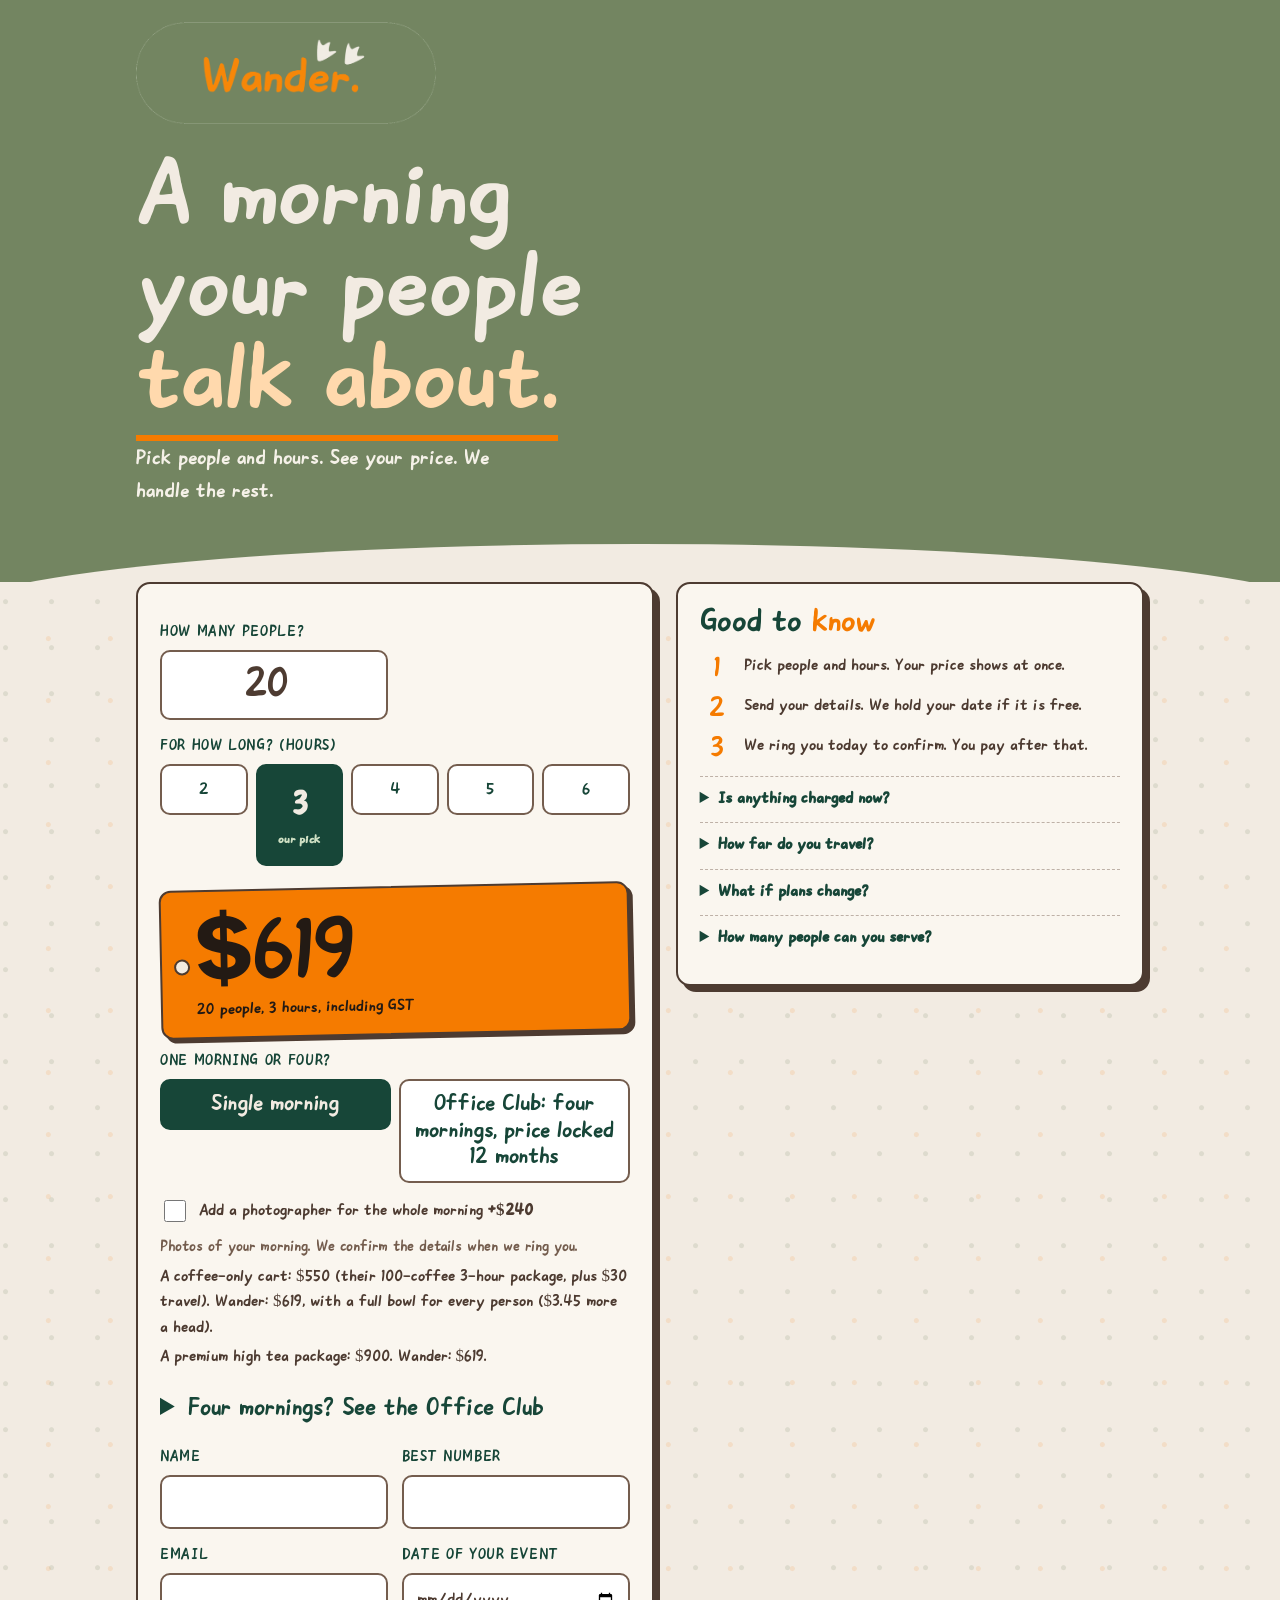
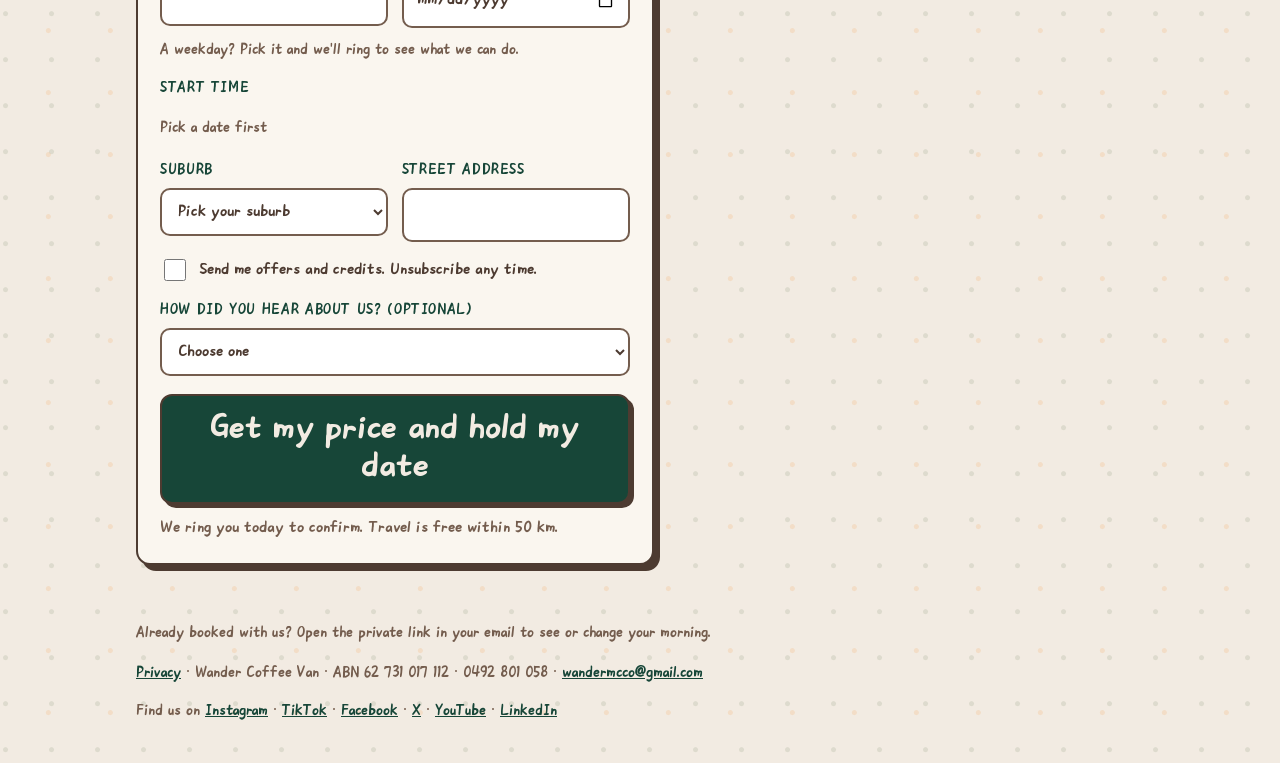
==== commit 6015a03b: "Booking page on a phone: compact header and the price above the fold (the median ask is already 20 p" ====
--- a/index.html
+++ b/index.html
@@ -123,6 +123,7 @@
 .chip[aria-checked="true"]{background:var(--forest);border-color:var(--forest);color:var(--cream)}
 #start-note{font-size:19px;font-weight:700;color:var(--forest);margin:4px 0 0}
 #start-note.low,#date-note.low{color:var(--orange)}
+@media(max-width:560px){header{padding:12px 0 50px}.mark img{width:150px}h1{font-size:40px;margin:12px 0 6px}.lede{font-size:18px}main{margin-top:-30px}.tag .amt{font-size:72px}.tag{margin:14px 0 4px;padding:12px 16px 10px 32px}#people{font-size:36px}}
 .perhead{margin:6px 0 0;font-size:18px;font-weight:700;color:var(--forest)}
 .anchor{margin:4px 0 0;font-size:17px;color:var(--ink)}
 .case{margin:0 0 14px;padding:12px 14px;border:2px solid var(--forest);border-radius:12px;background:#fff9ef}
@@ -177,6 +178,10 @@
         <label><input type="radio" name="hours" value="5"><span>5</span></label>
         <label><input type="radio" name="hours" value="6"><span>6</span></label>
       </div>
+      <div class="tag" aria-live="polite">
+        <div class="amt" id="amt">$619</div>
+        <div class="sub" id="sub">20 people, 3 hours, including GST</div>
+      </div>
       <div id="pkg-wrap">
       <label id="pkg-label">One morning or four?</label>
       <div class="pkg" role="radiogroup" aria-labelledby="pkg-label">
@@ -192,10 +197,6 @@
           <option value="12">12 months</option>
         </select>
       </div>
-      </div>
-      <div class="tag" aria-live="polite">
-        <div class="amt" id="amt">$619</div>
-        <div class="sub" id="sub">20 people, 3 hours, including GST</div>
       </div>
       <div id="photo-wrap" hidden><label class="check"><input type="checkbox" id="photographer"> <span>Add a photographer for the whole morning <b id="photo-price"></b></span></label><p class="fine">Photos of your morning. We confirm the details when we ring you.</p></div>
       <p class="perhead" id="perhead"></p>
